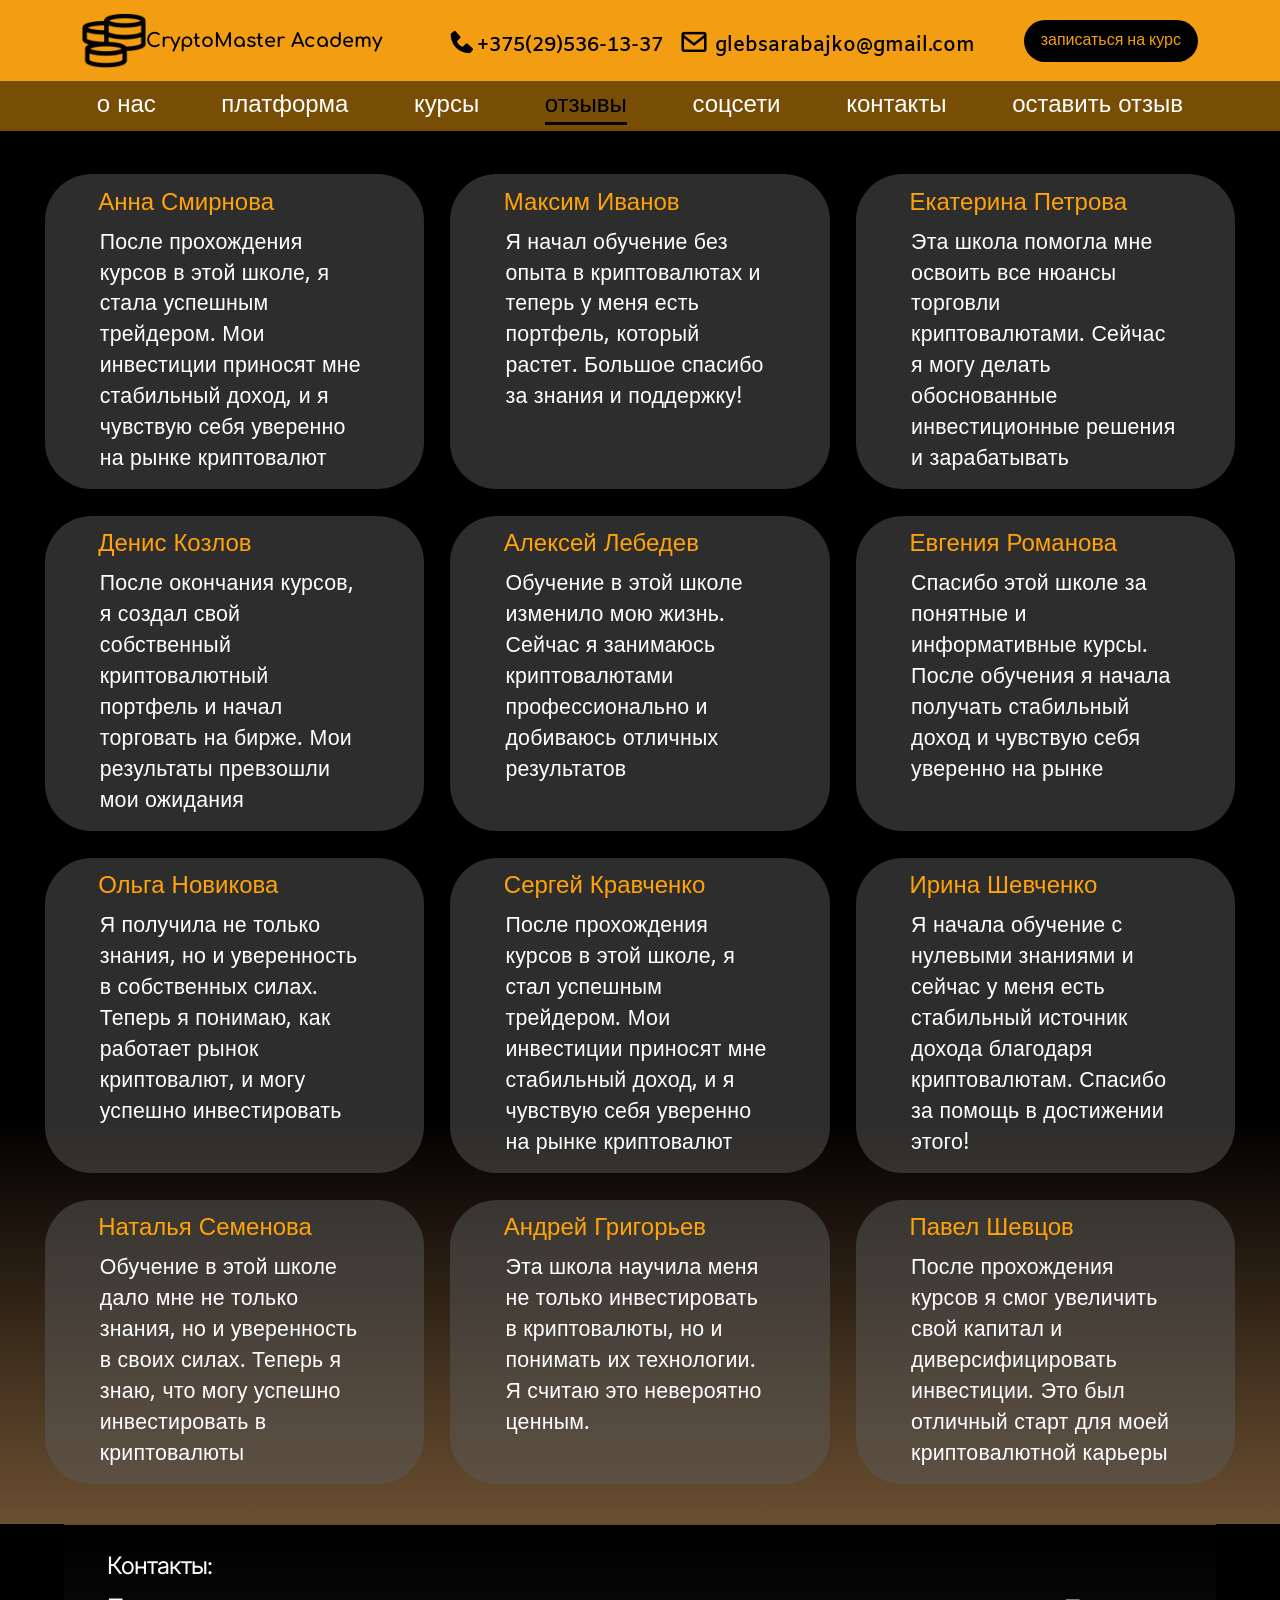
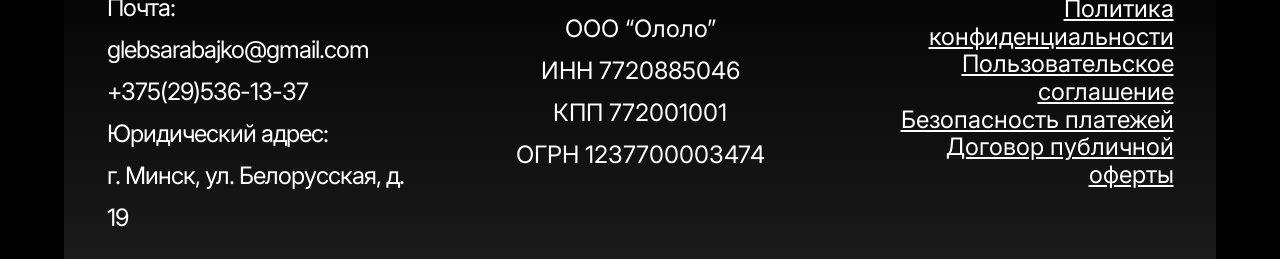
==== pages/carousel.html @ 37b7b802 "Initial commit" ====
﻿<!DOCTYPE html>
<html lang="en">

<head>
  <meta charset="UTF-8">
  <meta name="viewport" content="width=device-width, initial-scale=1.0">
  <title>CryptoMaster Academy</title>
  <link rel="stylesheet" href="../css/style.css">
  <link rel="icon" href="../image/Crypto.png" type="image/x-icon">
  <link rel="stylesheet" href="../replace/bootstrap-replacement.css">
  <link href='https://unpkg.com/boxicons@2.1.4/css/boxicons.min.css' rel='stylesheet'>
</head>

<body>
  <nav class="navbar navbar-expand-lg ">
    <div class="container">
      <a class="navbar-brand" href="../index.html"><img src="../image/Vector.png" alt="image"> CryptoMaster Academy</a>
      <button class="navbar-toggler" type="button" data-bs-toggle="collapse" data-bs-target="#navbarSupportedContent"
        aria-controls="navbarSupportedContent" aria-expanded="false" aria-label="Toggle navigation">
        <span class="navbar-toggler-icon"></span>
      </button>
      <div class="collapse navbar-collapse" id="navbarSupportedContent">
        <ul class="navbar-nav m-auto mb-2 mb-lg-0">
          <li class="nav-item"><a class="nav-link link2" href="../index.html">о нас</a></li>
          <li class="nav-item"><a class="nav-link link2" href="./platforma.html">платформа</a></li>
          <li class="nav-item"><a class="nav-link link2" href="./kurs.html">курсы</a></li>
          <li class="nav-item"><a class="nav-link link2" style="color: black !important; border-bottom: 3px solid black;padding-bottom: 0px;" href="./carousel.html">отзывы</a></li>
          <li class="nav-item"><a class="nav-link link2" href="../index.html#contact">соцсети</a></li>
          <li class="nav-item"><a class="nav-link link2" href="./xarita.html">контакты</a></li>
          <li class="nav-item"><a class="nav-link link2" href="./form.html"><i class='bx bx-message'></i>оставить отзыв</a></li>
          <li class="nav-item"><a class="nav-link" href="#"><i class='bx bxs-phone'></i>+375(29)536-13-37</a></li>
          <li class="nav-item"><a class="nav-link" href="#"><i class='bx bx-envelope'></i> glebsarabajko@gmail.com</a></li>
        </ul>
        <a href="./kurs.html" style="color: black !important;">
          <form class="d-flex" role="search">
            <button class="btn navbar_btn" type="button">записаться на курс</button>
          </form>
        </a>
      </div>
    </div>
  </nav>

  <div class="navbar2">
    <ul>
      <li><a href="../index.html">о нас</a></li>
      <li><a href="./platforma.html">платформа</a></li>
      <li><a href="./kurs.html">курсы</a></li>
      <li><a style="color: black !important; border-bottom: 3px solid black;padding-bottom: 0px;" href="./carousel.html">отзывы</a></li>
      <li><a href="../index.html#contact">соцсети</a></li>
      <li><a href="./xarita.html">контакты</a></li>
      <li><a href="./form.html">оставить отзыв</a></li>
    </ul>
  </div>

  <div class="carusel_div">
    <div class="carousel1 carousel-grid">
      <div class="carusel_four_card_div">
        <div class="carusel_four_card_div_text"><h1>Анна Смирнова</h1></div>
        <p class="carusel_four_card_div_desc">После прохождения курсов в этой школе, я стала успешным трейдером. Мои инвестиции приносят мне стабильный доход, и я чувствую себя уверенно на рынке криптовалют</p>
      </div>
      <div class="carusel_four_card_div">
        <div class="carusel_four_card_div_text"><h1>Максим Иванов</h1></div>
        <p class="carusel_four_card_div_desc">Я начал обучение без опыта в криптовалютах и теперь у меня есть портфель, который растет. Большое спасибо за знания и поддержку!</p>
      </div>
      <div class="carusel_four_card_div">
        <div class="carusel_four_card_div_text"><h1>Екатерина Петрова</h1></div>
        <p class="carusel_four_card_div_desc">Эта школа помогла мне освоить все нюансы торговли криптовалютами. Сейчас я могу делать обоснованные инвестиционные решения и зарабатывать</p>
      </div>
      <div class="carusel_four_card_div">
        <div class="carusel_four_card_div_text"><h1>Денис Козлов</h1></div>
        <p class="carusel_four_card_div_desc">После окончания курсов, я создал свой собственный криптовалютный портфель и начал торговать на бирже. Мои результаты превзошли мои ожидания</p>
      </div>
      <div class="carusel_four_card_div">
        <div class="carusel_four_card_div_text"><h1>Алексей Лебедев</h1></div>
        <p class="carusel_four_card_div_desc">Обучение в этой школе изменило мою жизнь. Сейчас я занимаюсь криптовалютами профессионально и добиваюсь отличных результатов</p>
      </div>
      <div class="carusel_four_card_div">
        <div class="carusel_four_card_div_text"><h1>Евгения Романова</h1></div>
        <p class="carusel_four_card_div_desc">Спасибо этой школе за понятные и информативные курсы. После обучения я начала получать стабильный доход и чувствую себя уверенно на рынке</p>
      </div>
      <div class="carusel_four_card_div">
        <div class="carusel_four_card_div_text"><h1>Ольга Новикова</h1></div>
        <p class="carusel_four_card_div_desc">Я получила не только знания, но и уверенность в собственных силах. Теперь я понимаю, как работает рынок криптовалют, и могу успешно инвестировать</p>
      </div>
      <div class="carusel_four_card_div">
        <div class="carusel_four_card_div_text"><h1>Сергей Кравченко</h1></div>
        <p class="carusel_four_card_div_desc">После прохождения курсов в этой школе, я стал успешным трейдером. Мои инвестиции приносят мне стабильный доход, и я чувствую себя уверенно на рынке криптовалют</p>
      </div>
      <div class="carusel_four_card_div">
        <div class="carusel_four_card_div_text"><h1>Ирина Шевченко</h1></div>
        <p class="carusel_four_card_div_desc">Я начала обучение с нулевыми знаниями и сейчас у меня есть стабильный источник дохода благодаря криптовалютам. Спасибо за помощь в достижении этого!</p>
      </div>
      <div class="carusel_four_card_div">
        <div class="carusel_four_card_div_text"><h1>Наталья Семенова</h1></div>
        <p class="carusel_four_card_div_desc">Обучение в этой школе дало мне не только знания, но и уверенность в своих силах. Теперь я знаю, что могу успешно инвестировать в криптовалюты</p>
      </div>
      <div class="carusel_four_card_div">
        <div class="carusel_four_card_div_text"><h1>Андрей Григорьев</h1></div>
        <p class="carusel_four_card_div_desc">Эта школа научила меня не только инвестировать в криптовалюты, но и понимать их технологии. Я считаю это невероятно ценным.</p>
      </div>
      <div class="carusel_four_card_div">
        <div class="carusel_four_card_div_text"><h1>Павел Шевцов</h1></div>
        <p class="carusel_four_card_div_desc">После прохождения курсов я смог увеличить свой капитал и диверсифицировать инвестиции. Это был отличный старт для моей криптовалютной карьеры</p>
      </div>
    </div>
  </div>

  <footer>
    <ul class="footer_page">
      <li>Контакты:</li>
      <li><a href="#">Почта: glebsarabajko@gmail.com</a></li>
      <li><a href="#">+375(29)536-13-37</a></li>
      <li><a href="#">Юридический адрес:</a></li>
      <li><a href="#">г. Минск, ул. Белорусская, д. 19</a></li>
    </ul>
    <ul class="footer_link footer_link1">
      <li><a href="../Политика конфедициальности.docx">Политика конфиденциальности</a></li>
      <li><a href="../Пользовательское соглашение.docx">Пользовательское соглашение </a></li>
      <li><a href="../Безопасность платежей.pdf">Безопасность платежей</a></li>
      <li><a href="../Договор оферты.docx">Договор публичной оферты</a></li>
    </ul>
    <ul style="text-align: center;" class="footer_page2">
      <li>ООО “Ололо”</li>
      <li>ИНН 7720885046</li>
      <li>КПП 772001001</li>
      <li>ОГРН 1237700003474</li>
    </ul>
    <ul class="footer_link footer_link2">
      <li><a href="../Политика конфедициальности.docx">Политика конфиденциальности</a></li>
      <li><a href="../Пользовательское соглашение.docx">Пользовательское соглашение </a></li>
      <li><a href="../Безопасность платежей.pdf">Безопасность платежей</a></li>
      <li><a href="../Договор оферты.docx">Договор публичной оферты</a></li>
    </ul>
  </footer>

  <script src="../replace/bootstrap-replacement.js"></script>
    
</body>
</html>
---- css/style.css ----
@charset "UTF-8";
@import url("https://fonts.googleapis.com/css2?family=Comfortaa&display=swap");
@import url("https://fonts.googleapis.com/css2?family=Amiko:wght@600&display=swap");
@import url("https://fonts.googleapis.com/css2?family=Inter:wght@500&display=swap");
@import url("https://fonts.googleapis.com/css2?family=Comfortaa&display=swap");
@import url("https://fonts.googleapis.com/css2?family=Amiko:wght@600&display=swap");
@import url("https://fonts.googleapis.com/css2?family=Comfortaa&display=swap");
@import url("https://fonts.googleapis.com/css2?family=Amiko:wght@600&display=swap");
@import url("https://fonts.googleapis.com/css2?family=Comfortaa&display=swap");
@import url("https://fonts.googleapis.com/css2?family=Amiko:wght@600&display=swap");
@import url("https://fonts.googleapis.com/css2?family=Comfortaa&display=swap");
@import url("https://fonts.googleapis.com/css2?family=Amiko:wght@600&display=swap");
@import url("https://fonts.googleapis.com/css2?family=Comfortaa&display=swap");
@import url("https://fonts.googleapis.com/css2?family=Amiko:wght@600&display=swap");
@import url("https://fonts.googleapis.com/css2?family=Comfortaa&display=swap");
@import url("https://fonts.googleapis.com/css2?family=Amiko:wght@600&display=swap");
@import url("https://fonts.googleapis.com/css2?family=Comfortaa&display=swap");
@import url("https://fonts.googleapis.com/css2?family=Amiko:wght@600&display=swap");
@import url("https://fonts.googleapis.com/css2?family=Comfortaa&display=swap");
@import url("https://fonts.googleapis.com/css2?family=Amiko:wght@600&display=swap");
@import url("https://fonts.googleapis.com/css2?family=Inter:wght@500&display=swap");
@import '../../style1.css';
* {
  margin: 0;
  padding: 0;
}

* {
  padding: 0;
  margin: 0;
}

.modal-content {
  background: #906315 !important;
  border-radius: 100px !important;
}

.modal-body {
  display: flex;
  flex-direction: column;
}

.modal-title-choose {
  color: #fff;
  text-align: center;
  font-family: "Amiko", sans-serif;
  font-size: 32px;
  font-weight: 500;
  line-height: 67.2px;
}

.modal-description {
  color: #fff;
  text-align: left;
  font-family: "Amiko", sans-serif;
  font-size: 22px;
  font-weight: 500;
  line-height: 30px;
  padding: 0 10px;
}

.modal-price {
  text-align: center;
  font-family: "Amiko", sans-serif;
  font-size: 36px;
  font-weight: 800;
  color: #fff;
}

.modal-body label {
  color: #fff;
  font-size: 20px;
  margin-bottom: 10px;
}

.form-control {
  background: transparent !important;
  border: 1px solid #000 !important;
}
.form-control:focus {
  box-shadow: none !important;
}

.modal-btn {
  height: 50px;
  width: 80%;
  display: flex;
  justify-content: center;
  align-items: center;
  box-shadow: 0px 4px 4px rgba(0, 0, 0, 0.25);
  margin-bottom: 35px;
  background: #FFA30B !important;
  border-radius: 30px !important;
  color: #000;
  text-align: center;
  font-family: "Amiko", sans-serif;
  font-weight: 600 !important;
  font-size: 18px !important;
}

.close-btn {
  margin-top: 28px;
  margin-right: 31px;
  cursor: pointer;
  border: none;
  background: transparent;
}

.logo_clone {
  font-family: "Comfortaa", sans-serif;
  font-weight: 700;
  font-size: 1.5vw;
  line-height: 40px;
  color: #000;
}
.logo_clone img {
  width: 60px;
}

.contact_clone li {
  font-family: "Amiko", sans-serif;
  font-size: 20px;
  font-weight: 600;
  line-height: 27px;
  color: #000;
}

.navbar_clone {
  background: #F39D12;
  display: flex;
  justify-content: space-around;
  height: 100px;
  align-items: center;
}
.navbar_clone ul {
  display: flex;
  gap: 30px;
  align-items: center;
  flex-wrap: wrap;
  list-style: none;
}
.navbar_clone ul i {
  font-size: 30px;
  position: relative;
  top: 5px;
}

body {
  background-color: #000;
}

.button_clone {
  padding: 8px 16px;
  border-radius: 35px;
  background-color: #000;
  color: #F39D12;
  border: none;
}

@media (max-width: 991px) {
  .button_clone {
    display: none;
  }
  .logo_clone {
    font-size: 20px;
  }
  .navbar_clone ul {
    gap: 0;
  }
}
@media (max-width: 825px) {
  .navbar_clone ul {
    display: block;
  }
}
@media (max-width: 600px) {
  .navbar_clone {
    height: 80px;
  }
  .navbar_clone ul li {
    font-size: 12px;
  }
  .navbar_clone ul i {
    font-size: 15px;
    top: 2px;
  }
  .logo_clone {
    font-size: 12px;
  }
  .logo_clone img {
    height: 30px;
    width: auto;
  }
}
@media (max-width: 360px) {
  .navbar_clone {
    height: 80px;
  }
  .navbar_clone ul {
    padding: 0;
    margin: 0;
  }
  .navbar_clone ul li {
    font-size: 11px;
    padding: 0;
    margin: 0;
  }
  .navbar_clone ul i {
    font-size: 10px;
    top: 2px;
  }
  .navbar_clone .logo_clone img {
    height: 20px;
  }
  .navbar_clone .logo_clone {
    font-size: 11px;
  }
}
.navbar2 {
  background: rgba(255, 163, 11, 0.47);
}
.navbar2 ul {
  display: flex;
  justify-content: space-around;
  max-width: 1200px;
  margin: auto;
  align-items: center;
  height: 50px;
  width: 90%;
  list-style: none;
}
.navbar2 ul a {
  text-decoration: none;
  font-family: "Amiko", sans-serif;
  color: #fff;
  font-size: 24px;
  font-weight: 400;
  line-height: 32px;
}

@media (max-width: 1200px) and (min-width: 991px) {
  .navbar-expand-lg .nav-link {
    font-family: "Amiko", sans-serif;
    font-size: 15px;
    font-weight: 600;
    line-height: 27px;
    color: #000;
  }
}
@media (max-width: 991px) {
  .navbar-expand-lg .navbar-brand {
    font-size: 3vw;
  }
  .link2 {
    display: block !important;
  }
  .navbar2 {
    display: none;
  }
}
@media (max-width: 600px) {
  .navbar-expand-lg .navbar-brand img {
    height: 40px;
  }
  .navbar-expand-lg .navbar-brand {
    font-size: 4vw;
  }
}
.navbar-expand-lg {
  background: #F39D12;
}
.navbar-expand-lg .navbar-brand {
  font-family: "Comfortaa", sans-serif;
  font-weight: 700;
  font-size: 1.5vw;
  line-height: 40px;
}
.navbar-expand-lg .navbar-brand img {
  height: 55px;
}
.navbar-expand-lg .nav-link {
  position: relative;
  transition: color 0.3s 0.3s ease;
}
.navbar-expand-lg .nav-link::after {
  content: "";
  position: absolute;
  bottom: -2px;
  left: 0;
  width: 0;
  height: 2px;
  background-color: #FFA30B;
  transition: width 0.3s 0.3s ease;
}
.navbar-expand-lg .nav-link:hover::after {
  width: 100%;
}
.navbar-expand-lg .nav-link {
  font-family: "Amiko", sans-serif;
  font-size: 18px;
  font-weight: 600;
  line-height: 27px;
  color: #000;
}
.navbar-expand-lg .nav-link i {
  font-size: 26px;
  position: relative;
  top: 4px;
  color: #000;
}
.navbar-expand-lg .navbar_btn {
  padding: 8px 16px;
  border-radius: 35px;
  background-color: #000;
  color: #F39D12;
}

* {
  margin: 0;
  padding: 0;
  box-sizing: border-box;
}

footer {
  background: linear-gradient(180deg, #000 0%, #1a1a1a 100%);
  border-top: 1px solid rgba(255, 163, 11, 0.3);
  padding: 2rem 1rem;
  margin-top: 2rem;
}

.footer-container {
  max-width: 1200px;
  margin: 0 auto;
  display: flex;
  flex-wrap: wrap;
  justify-content: space-between;
  gap: 2rem;
}

.footer-block {
  flex: 1 1 200px;
  min-width: 180px;
}

.footer-block h4 {
  font-family: "Amiko", sans-serif;
  font-size: 1.1rem;
  font-weight: 600;
  color: #FFA30B;
  margin-bottom: 0.8rem;
  letter-spacing: 1px;
}

.footer-block p {
  font-family: "Amiko", sans-serif;
  font-size: 0.9rem;
  line-height: 1.5;
  color: #fff;
  margin-bottom: 0.4rem;
}

.footer-block a {
  text-decoration: none;
  color: #fff;
  /* Никаких transition, transform, hover-эффектов */
}

.footer-block a:hover {
  color: #FFA30B; /* только изменение цвета, без анимации */
}

/* Мобильные устройства (до 768px): колонка, центрирование, показываем мобильную версию документов */
@media (max-width: 768px) {
  footer {
    flex-direction: column;
    align-items: center;
    text-align: center;
  }
  footer > ul {
    width: 100%;
    text-align: center;
    margin-bottom: 1rem;
  }
  /* Показываем блок .footer_link1 (мобильная версия документов) */
  .footer_link1 {
    display: block !important;
  }
  /* Скрываем десктопную версию */
  .footer_link2 {
    display: none !important;
  }
  /* Центрируем все блоки */
  .footer_page, .footer_page2, .footer_link, .footer_link1 {
    text-align: center !important;
  }
}
/* Планшеты и десктоп — три колонки в строку */
@media (min-width: 769px) {
  footer {
    display: grid;
    grid-template-columns: repeat(3, 1fr); /* ровно три колонки */
    gap: 1.5rem;
    width: 90%;
    margin: 0 auto;
    padding: 2rem 0;
    text-align: left;
  }
  /* Убираем лишние flex-свойства, если они были */
  footer > ul {
    width: auto;
    margin: 0;
    padding: 0;
  }
  /* Показываем десктопную версию документов, скрываем мобильную */
  .footer_link1 {
    display: none !important;
  }
  .footer_link2 {
    display: block !important;
  }
  /* Выравнивание содержимого */
  .footer_page,
  .footer_page2,
  .footer_link,
  .footer_link2 {
    text-align: left;
  }
}
* {
  margin: 0;
  padding: 0;
}

.carusel_div {
  padding-top: 2.083vw;
  padding-bottom: 3.125vw;
  width: 100%;
  background: linear-gradient(180deg, #000 70.77%, #6B4F31 100%);
}

.carousel1 {
  display: flex;
  flex-wrap: wrap;
  justify-content: center;
  gap: 2.083vw;
  padding-top: 1.302vw;
  width: 93%;
  margin: auto;
}

.carusel_four_card_div {
  background: rgba(90, 90, 90, 0.5019607843);
  border-radius: 3.646vw;
  padding: 1.042vw 3.125vw;
  width: calc(33.333% - 2.083vw);
  min-width: 300px;
  flex: 1 1 auto;
  transition: transform 0.3s, background 0.3s, box-shadow 0.3s;
}
.carusel_four_card_div:hover {
  transform: translateY(-5px);
  background: rgba(255, 163, 11, 0.3);
  box-shadow: 0 10px 25px rgba(0, 0, 0, 0.2);
}
.carusel_four_card_div .carusel_four_card_div_text {
  display: flex;
  align-items: center;
  font-family: "Amiko", sans-serif;
  gap: 1.042vw;
  margin-left: 1.042vw;
  margin-bottom: 0.7vw;
}
.carusel_four_card_div .carusel_four_card_div_text h1 {
  color: #FFA30B;
  font-size: 1.875vw;
  font-weight: 400;
  font-family: "Amiko", sans-serif;
  line-height: 2.501vw;
}
.carusel_four_card_div .carusel_four_card_div_text p {
  color: #fff;
  font-weight: 400;
  font-family: "Amiko", sans-serif;
  font-size: 1.667vw;
  line-height: 2.167vw;
}
.carusel_four_card_div .carusel_four_card_div_desc {
  color: #fff;
  font-weight: 400;
  font-size: 1.667vw;
  line-height: 1.45;
  letter-spacing: 0.01em;
  margin-top: 0.521vw;
  font-family: "Amiko", sans-serif;
}

@media (max-width: 991px) {
  .carusel_div .carusel_four_card_div {
    width: calc(50% - 2.083vw);
    max-width: 600px;
    margin-bottom: 20px;
    height: auto;
    padding: 20px;
  }
  .carusel_four_card_div_text h1 {
    font-size: 23px;
  }
}
@media (max-width: 600px) {
  .carusel_div .carusel_four_card_div {
    width: 100%;
    min-width: auto;
  }
}
@media (max-width: 768px) {
  .carusel_four_card_div_desc {
    font-size: 18px !important;
    line-height: 1.65 !important;
    letter-spacing: 0.01em;
  }
  /* Имя автора (для гармонии) */
  .carusel_four_card_div_text h1 {
    font-size: 26px !important;
  }
}
* {
  padding: 0;
  margin: 0;
}

body {
  background-color: #000;
  color: #fff;
}

.kurs_1 {
  box-shadow: inset 0px -100px 500px rgba(255, 161, 11, 0.342);
  padding: 40px 0;
}
.kurs_1 .card1 {
  display: flex;
  justify-content: center;
  align-items: center;
  flex-wrap: wrap;
  margin-top: 30px;
}
.kurs_1 .card1_img {
  width: 23%;
  min-width: 300px;
}
.kurs_1 .card1_text {
  width: 60%;
}
.kurs_1 .card1_text h1 {
  font-family: "Amiko", sans-serif;
  font-size: 43px;
  font-weight: 400;
  letter-spacing: 0.02em;
  color: #fff;
  margin-top: 30px;
}
.kurs_1 .card1_text p {
  font-family: "Amiko", sans-serif;
  font-size: 30px;
  font-weight: 400;
  color: #fff;
}
.kurs_1 .card1_text button {
  background: #FFA30B;
  border: none;
  padding: 18px 30px;
  border-radius: 20px;
  font-family: "Amiko", sans-serif;
  font-size: 25px;
  font-weight: 400;
}

@media (max-width: 1450px) {
  .card1_text h1 {
    font-size: 30px;
  }
  .card1_text p {
    font-size: 20px;
  }
  .card1_text button {
    font-size: 23px;
  }
}
@media (max-width: 800px) {
  .card1_text {
    width: 90%;
    text-align: center;
  }
}
@media (max-width: 700px) {
  .card1_text h1 {
    font-size: 25px;
  }
  .card1_text p {
    font-size: 15px;
  }
  .card1_text button {
    font-size: 15px;
  }
}
.kurs_2 {
  display: flex;
  justify-content: space-around;
  align-items: center;
  min-height: 550px;
  flex-wrap: wrap;
  max-width: 1200px;
  margin: auto;
}
.kurs_2_text {
  width: 55%;
}
.kurs_2_text h1 {
  font-family: "Amiko", sans-serif;
  font-size: 48px;
  font-weight: 400;
  line-height: 64px;
  text-align: center;
  color: #FFA30B;
}
.kurs_2_text p {
  font-family: "Amiko", sans-serif;
  font-size: 30px;
  font-weight: 400;
  line-height: 40px;
  text-align: center;
  color: #fff;
}
.kurs_2 img {
  width: 35%;
  min-width: 300px;
}

@media (max-width: 991px) {
  .kurs_2_text {
    width: 90%;
  }
}
@media (max-width: 700px) {
  .kurs_2_text h1 {
    font-size: 25px;
  }
  .kurs_2_text p {
    font-size: 15px;
    line-height: 16px;
  }
}
.kurs_3 {
  padding: 30px 0 70px;
}
.kurs_3 h1 {
  font-family: "Amiko", sans-serif;
  font-size: 48px;
  font-weight: 400;
  text-align: center;
  color: #FFA30B;
}
.kurs_3 .kurs3_cards {
  display: flex;
  justify-content: space-around;
  max-width: 90%;
  margin: 40px auto 0;
  text-align: center;
  flex-wrap: wrap;
}
.kurs_3 .kurs3_cards p {
  font-family: "Amiko", sans-serif;
  font-size: 30px;
  font-weight: 400;
}
.kurs_3 .kurs3_card {
  max-width: 400px;
  margin-top: 20px;
}

@media (max-width: 700px) {
  .kurs_3 h1 {
    font-size: 25px;
  }
  .kurs_3 .kurs3_cards p {
    font-size: 15px;
  }
  .kurs_3 .kurs3_cards img {
    width: 70px;
  }
}
.kurs4 {
  padding: 30px 0;
  background: #FFA30B;
  text-align: center;
  position: relative;
  overflow: hidden;
}
.kurs4 h1 {
  font-family: "Amiko", sans-serif;
  font-size: 48px;
  font-weight: 400;
  color: #000;
}
.kurs4 p {
  font-family: "Amiko", sans-serif;
  font-size: 30px;
  font-weight: 400;
  width: 90%;
  max-width: 1000px;
  margin: auto;
}
.kurs4 button {
  padding: 18px 40px;
  border-radius: 20px;
  color: #FFA30B;
  font-family: "Amiko", sans-serif;
  font-size: 32px;
  font-weight: 400;
  background-color: #000;
  border: none;
}

@media (max-width: 700px) {
  .kurs4 h1 {
    font-size: 25px;
  }
  .kurs4 p {
    font-size: 15px;
  }
  .kurs4 button {
    font-size: 15px;
    margin-top: 30px;
  }
}
* {
  margin: 0;
  padding: 0;
}

.herlar {
  background: linear-gradient(180deg, #000 67.92%, #9B7D44 100%);
  padding-bottom: 50px;
}

.hew {
  display: flex;
  align-items: center;
  justify-content: space-between;
  width: 80%;
  padding-top: 30px;
  margin: auto;
  color: #fff;
  font-family: "Amiko", sans-serif;
  font-size: 48px;
  font-weight: 600;
}

.divla {
  width: 90%;
  border-radius: 100px;
  background: rgba(255, 163, 11, 0.42);
  margin: 50px auto 0;
  max-width: 1200px;
}

.diver {
  display: flex;
  align-items: center;
  justify-content: stretch;
  width: 90%;
  gap: 30px;
  flex-wrap: wrap;
  margin: auto;
}
.diver div {
  display: block;
  width: 70%;
}
.diver h1,
.diver h2 {
  color: #fff;
  text-align: center;
  font-family: "Amiko", sans-serif;
  font-size: 2vw;
  font-weight: 400;
}
.diver img {
  width: 5px;
}
.diver h4 {
  color: #fff;
  text-align: left;
  font-family: "Amiko", sans-serif;
  font-size: 23px;
  display: none;
  font-weight: 400;
}
.diver h3 {
  color: #fff;
  text-align: center;
  font-family: "Amiko", sans-serif;
  font-size: 1.3vw;
  font-weight: 400;
}

.oxirgi_div {
  display: flex;
  align-items: center;
  justify-content: space-between;
  width: 80%;
  margin: auto;
  padding-bottom: 30px;
}
.oxirgi_div h2 {
  color: #fff;
  font-weight: 400;
  text-align: center;
  font-family: "Amiko", sans-serif;
  font-size: 32px;
}
.oxirgi_div img {
  display: flex;
  align-items: center;
  justify-content: center;
  margin: 15px auto 0;
}
.oxirgi_div button {
  padding: 10px 35px;
  border-radius: 35px;
  background: #FFA30B;
  font-weight: 400;
  color: #000;
  font-family: "Amiko", sans-serif;
  font-size: 32px;
  border: none;
  margin-top: 80px;
}
.oxirgi_div div {
  display: block;
}

.oxirgi_divv {
  display: flex;
  align-items: center;
  justify-content: space-between;
  width: 80%;
  gap: 10px;
  margin: 30px auto 0;
}

.oxirgi_text h2 {
  color: #fff;
  text-align: center;
  font-family: "Amiko", sans-serif;
  font-size: 32px;
  font-weight: 400;
}
.oxirgi_text img {
  display: flex;
  align-items: center;
  justify-content: center;
  margin: auto;
}

@media (max-width: 991px) {
  .oxir_button button {
    font-size: 30px;
    padding: 5px 20px;
  }
  .hew {
    font-size: 30px;
  }
  .divla {
    margin-top: 10px;
    padding: 10px;
    border-radius: 40px;
  }
  .diver {
    gap: 0;
  }
  .diver div {
    width: 100%;
  }
  .diver h2 {
    display: none;
  }
  .diver h1 {
    font-size: 20px;
  }
  .diver img {
    display: none;
  }
  .diver h4 {
    display: block;
    font-size: 18px;
    margin-left: 10px;
  }
  .diver h3 {
    font-size: 12px;
  }
}
.oxir_button button {
  background: #FFA30B;
  color: #000;
  font-family: "Amiko", sans-serif;
  font-size: 32px;
  font-weight: 400;
  padding: 10px 35px;
  border: none;
  border-radius: 35px;
  cursor: pointer;
  display: block;
  margin: 0 auto;
}

.oxir_button a {
  text-decoration: none;
}

.academy {
  display: flex;
  width: 90%;
  margin: auto;
  align-items: center;
  justify-content: center;
  flex-wrap: wrap;
}

.platforma_img {
  width: 35%;
  margin-top: 3%;
}
.platforma_img h1 {
  color: #FFA30B;
  font-family: "Amiko", sans-serif;
  position: relative;
  top: -30px;
  left: -100px;
  scale: 1.2;
}
.platforma_img p {
  color: #fff;
  font-family: "Amiko", sans-serif;
  position: relative;
  top: -10px;
  left: -100px;
  scale: 1.2;
}
.platforma_img img {
  width: 80%;
}

.platforma_onlayn {
  background-color: rgba(255, 163, 11, 0.61);
  width: 45%;
  border-radius: 100px;
  padding-right: 21px;
  min-width: 300px;
  margin-top: 5%;
}

.platforma_text {
  color: #fff;
  width: 100%;
  min-width: 300px;
  background-color: #353535;
  border-radius: 100px;
  margin-top: -20px;
}
.platforma_text p {
  width: 100%;
  padding: 5%;
  padding-left: 21px;
  font-size: 19px;
  font-family: "Amiko", sans-serif;
}
.platforma_text h3 {
  text-align: center;
  padding-top: 3%;
  color: #FFA30B;
  font-family: "Amiko", sans-serif;
}

@media (max-width: 1167px) {
  .platforma_text {
    border-radius: 75px;
  }
  .platforma_text p {
    font-size: 15px;
  }
  .platforma_text h3 {
    font-size: 21px;
    margin-top: 4%;
  }
  .platforma_onlayn {
    border-radius: 75px;
  }
}
@media (max-width: 933px) {
  .platforma_text {
    border-radius: 56px;
    background: rgba(245, 245, 220, 0);
  }
  .platforma_img {
    position: relative;
    padding-left: 5%;
    margin-top: 30px;
    margin-bottom: 30px;
    background-color: rgba(0, 0, 0, 0.52);
  }
  .platforma_img h1 {
    font-size: 30px;
    text-align: center;
    margin: auto;
    top: 0;
    padding-left: 30px;
  }
  .platforma_img p {
    font-size: 12px;
    top: 0;
    padding-left: 30px;
  }
  .platforma_img img {
    position: absolute;
    top: 10px;
    z-index: -1;
    left: 20%;
  }
  .platforma_onlayn {
    border-radius: 56px;
    padding-top: 20px;
    background: linear-gradient(180deg, rgba(90, 90, 90, 0.25) 0%, #FFA30B 100%);
  }
  .platforma_text p {
    font-size: 13px;
  }
  .platforma_text h3 {
    font-size: 19px;
  }
}
@media (max-width: 790px) {
  .platforma_text {
    border-radius: 56px;
    margin-top: -32px;
    width: 100%;
  }
  .platforma_text p {
    font-size: 12px;
  }
  .platforma_text h3 {
    font-size: 16px;
  }
  .platforma_onlayn {
    border-radius: 56px;
    width: 100%;
  }
  .platforma_img {
    width: 90%;
    text-align: center;
  }
  .platforma_img h1 {
    font-size: 30px;
    top: 0;
  }
  .platforma_img p {
    top: 0;
    text-align: center;
    padding-left: 40px;
  }
}
@media (max-width: 743px) {
  .platforma_img {
    padding-left: 45px;
  }
  .platforma_img h1 {
    font-size: 26px;
  }
}
@media (max-width: 617px) {
  .platforma_img h1 {
    font-size: 23px;
  }
  .platforma_img p {
    font-size: 14px;
  }
}
@media (max-width: 539px) {
  .platforma_img h1 {
    font-size: 20px;
  }
  .platforma_img p {
    font-size: 12px;
  }
}
@media (max-width: 475px) {
  .platforma_img h1 {
    font-size: 17px;
  }
  .platforma_img p {
    font-size: 10px;
  }
  .platforma_img img {
    margin-bottom: 5%;
    display: none;
  }
}
@media (max-width: 404px) {
  .platforma_img h1 {
    font-size: 14px;
  }
  .platforma_img p {
    font-size: 10px;
  }
  .platforma_img img {
    margin-bottom: 5%;
  }
}
.abuwim_text {
  width: 60%;
  max-width: 100%;
  border-radius: 100px;
  background: rgba(255, 163, 11, 0.19);
  box-shadow: 20px 20px 4px rgba(0, 0, 0, 0.25);
  padding-bottom: 30px;
}
.abuwim_text h1 {
  display: flex;
  align-items: center;
  justify-content: space-between;
  width: 85%;
  margin: auto;
  padding-top: 30px;
  color: #fff;
  font-family: "Amiko", sans-serif;
  font-size: 32px;
  font-weight: 400;
}

.abuwim_kichkina {
  width: 250px;
  height: 80px;
  border-radius: 40px;
  border: none;
  background-color: rgb(49, 37, 37);
  display: flex;
  justify-content: center;
  align-items: center;
}
.abuwim_kichkina_img {
  position: relative;
}
.abuwim_kichkina_img .class_img {
  position: absolute;
  top: 10px;
  left: 15px;
}

.yozuvlar {
  display: flex;
  align-items: center;
  justify-content: space-between;
  width: 85%;
  margin: 20px auto 0;
  gap: 30px;
}
.yozuvlar p {
  width: 800px !important;
  color: #fff;
  font-family: "Amiko", sans-serif;
  font-size: 24px;
  font-weight: 400;
}

.pejlar {
  width: 100%;
  height: 180px;
  border-radius: 100px;
  background: #FFA30B;
  display: flex;
  justify-content: center;
  align-items: center;
  text-align: center;
}
.pejlar h1 {
  color: #000;
  font-family: "Amiko", sans-serif;
  font-size: 30px;
  font-weight: 400;
}

.pejvet,
.pejlar2 {
  width: 100%;
  padding: 30px 10px;
  border-radius: 100px;
  border: 3px solid #FFA30B;
  background: rgba(90, 90, 90, 0.55);
  display: flex;
  justify-content: center;
  align-items: center;
  text-align: center;
}
.pejvet p,
.pejlar2 p {
  color: #fff;
  font-family: "Amiko", sans-serif;
  font-size: 24px;
  font-weight: 400;
}

.abuwim {
  display: flex;
  align-items: start;
  justify-content: space-evenly;
  flex-wrap: wrap;
  width: 100%;
  max-width: 90%;
  margin: auto;
  gap: 10px;
}

.ikkinchi_pech {
  width: 35%;
  max-width: 100%;
}

.abuwim_fon {
  padding: 20px;
  background: linear-gradient(180deg, #000 70.77%, #6b4f31);
}

.buton_demo {
  font-family: "Inter", sans-serif;
  font-size: 24px;
  font-weight: 500;
  padding: 8px 50px;
  border-radius: 35px;
  border: none;
  margin-left: 26%;
  margin-top: 30px;
  background-color: #FFA30B;
}

@media (max-width: 991px) {
  .buton_demo {
    background-color: #000;
    color: #fff;
    padding: 3px 20px;
    font-size: 20px;
    margin: 20px 0 0;
  }
  .sss {
    margin: auto;
    text-decoration: none;
    display: flex;
    justify-content: center;
    align-items: center;
  }
  .ikkinchi_pech {
    width: 90%;
    background: linear-gradient(180deg, rgba(255, 163, 11, 0.39) 0%, rgba(255, 163, 11, 0) 100%);
    border-radius: 60px;
    margin-top: 40px;
    padding: 5%;
  }
  .pejlar {
    background-color: transparent;
  }
  .pejlar h1 {
    color: #fff;
  }
  .pejlar2,
  .pejvet {
    border: none;
    background-color: transparent;
    padding: 0;
    margin: 0;
  }
  .abuwim_text {
    width: 90%;
    background: rgba(255, 163, 11, 0.19);
    box-shadow: 20px 20px 4px rgba(0, 0, 0, 0.25);
  }
}
@media (max-width: 585px) {
  .abuwim_text {
    width: 100%;
    max-width: 100%;
    border-radius: 40px;
  }
  .abuwim_text h1 {
    display: flex;
    justify-content: center;
    align-items: center;
    width: 85%;
    padding-top: 30px;
    font-size: 20px;
  }
  .yozuvlar {
    flex-wrap: wrap;
  }
  .yozuvlar p {
    font-size: 20px;
  }
  .class_img {
    top: 8px;
    left: 11px;
    width: 10px !important;
  }
  .abuwim_kichkina {
    width: 100px;
    height: 80px;
  }
  .abuwim_kichkina_img img {
    width: 40px;
  }
  .abuwim_kichkina_img img:nth-child(2) {
    width: 40px;
  }
  .pejlar h1 {
    font-size: 25px;
  }
  .pejvet p,
  .pejlar2 p {
    font-size: 19px;
  }
}
* {
  margin: 0;
  padding: 0;
}

.navbar1 {
  background: linear-gradient(180deg, #000 67.92%, #9B7D44 100%);
}

.tarif {
  display: flex;
  justify-content: space-around;
  flex-wrap: wrap;
  max-width: 1200px;
  font-family: "Amiko", sans-serif;
  margin: auto;
  margin-bottom: 30px;
}
.tarif .card22 {
  margin-top: 30px;
  width: 45%;
  background: rgba(255, 163, 11, 0.4);
  display: flex;
  justify-content: space-between;
  flex-direction: column;
  min-width: 300px;
  border-radius: 30px;
  padding: 30px 0;
  text-align: center;
  color: #fff;
}
.tarif .card22 img {
  width: 80%;
  margin: 20px 10%;
}
.tarif .card22 p {
  padding: 10px;
  min-height: 70px;
}
.tarif .card22 button {
  width: 120px;
  height: 40px;
  margin: auto;
  border-radius: 30px;
  border: none;
  background: #FFA30B;
}

.button11 {
  max-width: 1200px;
  margin: auto;
}
.button11 button {
  margin-left: 3%;
  border-radius: 30px;
  border: none;
  padding: 2px 30px;
  background: #FFA30B;
  font-size: 30px;
}

.title_tarif {
  font-family: "Amiko", sans-serif;
  font-size: 38px;
  font-weight: 400;
  width: 90%;
  padding-top: 30px;
  color: #fff;
  display: flex;
  align-items: center;
  margin: auto;
}
.title_tarif button {
  border: 3px solid #fff;
  color: #fff;
  min-width: 100px;
  background-color: transparent;
  padding: 5px 20px;
  font-size: 23px;
  width: 280px;
  margin-left: 30px;
  border-radius: 30px;
}

@media (max-width: 800px) {
  .card22 {
    width: 90%;
  }
  .button11 {
    display: flex;
    justify-content: center;
    align-items: center;
  }
  .button11 button {
    margin: auto;
  }
}
@media (max-width: 991px) {
  .title_tarif {
    font-size: 15px;
  }
  .title_tarif button {
    width: 100px;
    padding: 0 3px;
    font-size: 12px;
    margin-left: 10px;
  }
}
* {
  padding: 0;
  margin: 0;
}

body {
  background-color: #000 !important;
}

.navbar-expand-lg {
  background: #F39D12;
}
.navbar-expand-lg .navbar-brand img {
  height: 55px;
}
.navbar-expand-lg .navbar-brand {
  font-family: "Comfortaa", sans-serif;
  font-weight: 700;
  font-size: 1.5vw;
  line-height: 40px;
}
.navbar-expand-lg .nav-link {
  font-family: "Amiko", sans-serif;
  font-size: 20px;
  font-weight: 600;
  line-height: 27px;
  color: #000;
}
.navbar-expand-lg .nav-link i {
  font-size: 30px;
  position: relative;
  top: 4px;
  color: #000;
}
.navbar-expand-lg .navbar_btn {
  padding: 8px 16px;
  border-radius: 35px;
  background-color: #000;
  color: #F39D12;
}

.link2 {
  display: none !important;
}

.navbar2 {
  background: rgba(255, 163, 11, 0.47);
}
.navbar2 ul {
  display: flex;
  justify-content: space-around;
  max-width: 1200px;
  margin: auto;
  align-items: center;
  height: 50px;
  width: 90%;
  list-style: none;
}
.navbar2 ul a {
  text-decoration: none;
  font-family: "Amiko", sans-serif;
  color: #fff;
  font-size: 24px;
  font-weight: 400;
  line-height: 32px;
}

/* Кнопка */
.button-worring {
  border: none;
  font-family: "Inter", sans-serif;
  padding: 0.7vw 3vw;
  border-radius: 35px;
  background-color: #F39D12;
  font-size: 23px;
  font-weight: 500;
}

/* Блок вопросов */
.vopros h2 {
  padding-top: 30px;
  font-family: "Amiko", sans-serif;
  font-size: 48px;
  font-weight: 400;
  line-height: 64px;
  text-align: center;
  color: #F39D12;
}

.vopros_p {
  width: 90%;
  margin: auto;
  background: rgba(90, 90, 90, 0.5019607843);
  padding: 30px;
  cursor: pointer;
  transition: 2s;
  border-radius: 35px;
  margin-bottom: 20px;
}
.vopros_p .acor {
  text-align: center;
  color: #fff;
  transition: 1s;
  font-size: 1rem;
}
.vopros_p h3 {
  display: flex;
  color: #F39D12;
  align-items: center;
  font-size: 1.4rem;
  font-weight: 600;
  margin-bottom: 0.5rem;
}
.vopros_p .accorimg {
  border: 1px dashed #F39D12;
  border-radius: 50%;
  width: 25px;
  height: 25px;
  cursor: pointer;
  display: flex;
  justify-content: center;
  align-items: center;
  margin-left: 20px;
  padding: 10px;
}

/* FOOTER (дублируется — но оставляем для идентичности CSS) */
footer {
  display: flex;
  justify-content: space-around;
  align-items: center;
  padding-top: 20px;
  flex-wrap: wrap;
  padding-bottom: 20px;
}
footer ul {
  list-style: none;
}
footer .footer_page {
  width: 25%;
  min-width: 300px;
}
footer .footer_page li {
  font-family: "Inter", sans-serif;
  font-size: 24px;
  font-weight: 400;
  line-height: 42px;
  letter-spacing: -1px;
  text-align: left;
  color: #fff;
}
footer .footer_page li a {
  text-decoration: none;
  color: #fff;
  font-family: "Inter", sans-serif;
}
footer .footer_page2 li {
  font-family: "Inter", sans-serif;
  font-size: 24px;
  font-weight: 400;
  line-height: 42px;
  text-align: center;
  color: #fff;
}
footer .footer_link {
  width: 25%;
  min-width: 300px;
  font-family: "Inter", sans-serif;
  font-size: 24px;
  font-weight: 400;
  text-align: right;
  color: #fff;
}
footer .footer_link a {
  color: #fff !important;
}
footer .footer_link1 {
  display: none;
}

@media (max-width: 768px) {
  .vopros_p {
    padding: 20px;
  }
  .vopros_p h3 {
    font-size: 1.2rem; /* чуть меньше, но всё ещё крупнее ответа */
  }
  .vopros_p .acor {
    font-size: 0.9rem;
  }
}
@media (max-width: 480px) {
  .vopros_p h3 {
    font-size: 1.1rem;
  }
  .vopros_p .acor {
    font-size: 0.85rem;
  }
}
body {
  background-color: #000;
  position: relative;
}

.btn1 {
  max-width: 592px;
  width: 70%;
  height: 82px;
  margin-top: 30px;
  border-radius: 100px;
  border: 1px solid #FFA30B;
  background-color: #FFA30B;
  color: #fff;
  font-size: 32px;
}

.left_img {
  position: absolute;
  right: 0;
  top: 300px;
  z-index: -1;
  width: 20%;
}

.right_img {
  position: absolute;
  left: 0;
  top: 200px;
  z-index: -1;
  width: 20%;
}

iframe {
  max-width: 1496px;
  width: 95%;
  height: 810px;
  border-radius: 100px;
  margin-top: 32px;
}

p {
  margin-top: 1%;
  color: #fff;
  font-size: 32px;
  padding-left: 5%;
  padding-right: 5%;
}

.murojat {
  margin-top: 2%;
  max-width: 1265px;
  width: 95%;
  border: 5px solid rgba(255, 163, 11, 0.69);
  border-radius: 100px;
  display: flex;
  justify-content: center;
  align-items: center;
}

@media (max-width: 900px) {
  .btn1 {
    height: 60px;
    border: none;
  }
  .murojat {
    border: none !important;
    margin-top: 30px;
  }
}
@media (max-width: 850px) {
  p {
    font-size: 15px;
  }
}
@media (max-width: 700px) {
  iframe {
    height: 400px;
  }
}
@media (max-width: 600px) {
  .btn1 {
    height: 40px;
    font-size: 23px;
  }
}
* {
  margin: 0;
  padding: 0;
}

body {
  background-color: #000;
  font-family: "Amiko", sans-serif;
}

.container {
  width: 90%;
  margin: auto;
}

.header {
  width: 100%;
  padding-top: 50px;
  padding-bottom: 50px;
  background: linear-gradient(180deg, #000 70%, #6B4F31 100%);
}
.header h1 {
  font-size: 48px;
  font-weight: 400;
  color: #FFA30B;
  text-align: center;
}
.header p {
  font-size: 24px;
  color: #fff;
  text-align: center;
  margin-top: 10px;
}
.header button {
  margin: 30px auto 0;
  display: block;
  padding: 12px 40px;
  border-radius: 35px;
  border: none;
  background-color: #FFA30B;
  color: #000;
  font-size: 24px;
  font-weight: 500;
}

.cards_section {
  width: 90%;
  margin: 50px auto;
  display: flex;
  justify-content: space-between;
  flex-wrap: wrap;
}
.cards_section .card {
  width: 30%;
  min-width: 300px;
  background: rgba(90, 90, 90, 0.5019607843);
  border-radius: 35px;
  padding: 20px;
  margin-bottom: 30px;
}
.cards_section .card h3 {
  color: #FFA30B;
  font-size: 28px;
  margin-bottom: 10px;
}
.cards_section .card p {
  color: #fff;
  font-size: 18px;
  line-height: 26px;
}

.section_image_left,
.section_image_right {
  width: 90%;
  margin: 80px auto;
  display: flex;
  align-items: center;
  justify-content: space-between;
  flex-wrap: wrap;
}
.section_image_left img,
.section_image_right img {
  width: 40%;
  min-width: 300px;
}
.section_image_left .text,
.section_image_right .text {
  width: 50%;
  min-width: 300px;
}
.section_image_left .text h2,
.section_image_right .text h2 {
  font-size: 42px;
  color: #FFA30B;
  margin-bottom: 20px;
}
.section_image_left .text p,
.section_image_right .text p {
  color: #fff;
  font-size: 22px;
  line-height: 32px;
}

.section_image_right {
  flex-direction: row-reverse;
}

.cta_block {
  width: 100%;
  padding: 60px 0;
  background-color: #FFA30B;
  text-align: center;
}
.cta_block h2 {
  font-size: 48px;
  color: #000;
}
.cta_block p {
  font-size: 28px;
  color: #000;
  margin-top: 10px;
}
.cta_block button {
  margin-top: 30px;
  padding: 15px 50px;
  border-radius: 35px;
  border: none;
  background-color: #000;
  color: #FFA30B;
  font-size: 28px;
}

@media (max-width: 991px) {
  .header h1 {
    font-size: 32px;
  }
  .header p {
    font-size: 18px;
  }
  .cards_section .card {
    width: 45%;
  }
  .section_image_left img,
  .section_image_right img {
    width: 90%;
  }
  .section_image_left .text,
  .section_image_right .text {
    width: 90%;
    margin-top: 20px;
  }
}
@media (max-width: 700px) {
  .header h1 {
    font-size: 26px;
  }
  .header p {
    font-size: 16px;
  }
  .cards_section .card {
    width: 90%;
  }
  .cta_block h2 {
    font-size: 28px;
  }
  .cta_block p {
    font-size: 18px;
  }
  .cta_block button {
    font-size: 18px;
    padding: 10px 30px;
  }
}
.form-page .form_bd-container {
  max-width: 960px;
  width: calc(100% - 2rem);
  margin: 0 auto;
  padding: 0 1rem;
}
.form-page .form_home__title {
  color: #FFA30B;
  font-family: "Amiko", sans-serif;
  font-size: clamp(2rem, 5vw, 3.75rem);
  line-height: 1.2;
  font-weight: bold;
  margin-bottom: 2rem;
  text-align: center;
}
.form-page .form_statistics-form {
  padding: 4rem 0 2rem;
  display: flex;
  flex-direction: column;
  align-items: center;
}
.form-page .form_form-container {
  width: 100%;
  max-width: 500px;
  border-radius: 50px;
  background: rgba(0, 0, 0, 0.7);
  backdrop-filter: blur(10px);
  padding: 2rem 1.5rem;
  color: #fff;
  border: 2px solid #FFA30B;
  transition: all 0.3s ease;
}
.form-page .form_form-container .form_title {
  text-align: center;
  font-size: 1.8rem;
  font-family: "Amiko", sans-serif;
  color: #FFA30B;
  font-weight: bold;
  margin-bottom: 1.5rem;
}
.form-page .form_form-container .form_input-group {
  margin-bottom: 1.5rem;
  text-align: center;
}
.form-page .form_form-container .form_input-group label {
  display: block;
  color: #FFA30B;
  margin-bottom: 8px;
  font-weight: bold;
  text-align: center;
}
.form-page .form_form-container .form_input-group input,
.form-page .form_form-container .form_input-group select,
.form-page .form_form-container .form_input-group textarea {
  width: 100%;
  border-radius: 20px;
  border: 2px solid #FFA30B;
  outline: 0;
  background: transparent;
  padding: 0.75rem 1rem;
  color: #fff;
  font-family: "Inter", sans-serif;
  transition: all 0.3s ease;
  text-align: center;
}
.form-page .form_form-container .form_input-group input:focus,
.form-page .form_form-container .form_input-group select:focus,
.form-page .form_form-container .form_input-group textarea:focus {
  border-color: #F39D12;
}
.form-page .form_form-container .form_input-group input::placeholder,
.form-page .form_form-container .form_input-group select::placeholder,
.form-page .form_form-container .form_input-group textarea::placeholder {
  color: #fff;
  opacity: 0.7;
  text-align: center;
}
.form-page .form_form-container .form_input-group input option,
.form-page .form_form-container .form_input-group select option,
.form-page .form_form-container .form_input-group textarea option {
  text-align: center;
  background: #000;
  color: #fff;
}
.form-page .form_form-container .form_input-group textarea {
  text-align: left;
  resize: vertical;
  min-height: 80px;
}
.form-page .form_form-container .form_input-group.form_rating-group .form_rating {
  display: flex;
  flex-direction: row-reverse;
  justify-content: center;
  gap: 5px;
}
.form-page .form_form-container .form_input-group.form_rating-group .form_rating input {
  display: none;
}
.form-page .form_form-container .form_input-group.form_rating-group .form_rating label {
  cursor: pointer;
  font-size: 28px;
  color: rgba(90, 90, 90, 0.5019607843);
  transition: all 0.3s ease;
  line-height: 1;
}
.form-page .form_form-container .form_input-group.form_rating-group .form_rating label::before {
  content: "★";
}
.form-page .form_form-container .form_input-group.form_rating-group .form_rating label:hover, .form-page .form_form-container .form_input-group.form_rating-group .form_rating label:hover ~ label {
  color: #FFA30B;
}
.form-page .form_form-container .form_input-group.form_rating-group .form_rating input:checked ~ label {
  color: #FFA30B;
}
.form-page .form_form-container .form_submit {
  display: block;
  width: 100%;
  background-color: #FFA30B;
  padding: 0.75rem;
  text-align: center;
  color: #000;
  border: none;
  border-radius: 20px;
  font-family: "Amiko", sans-serif;
  font-weight: 600;
  transition: all 0.3s ease;
  cursor: pointer;
}
.form-page .form_form-container .form_submit:hover {
  background-color: #F39D12;
  transform: translateY(-2px);
}
.form-page .form_background-elements {
  position: fixed;
  top: 0;
  left: 0;
  width: 100%;
  height: 100%;
  z-index: -1;
  pointer-events: none;
  overflow: hidden;
}
.form-page .form_blob-svg1,
.form-page .form_blob-svg2,
.form-page .form_blob-svg3 {
  position: absolute;
  opacity: 0.6;
  filter: blur(10px);
  animation: float 10s ease-in-out infinite alternate;
  background-color: rgba(90, 90, 90, 0.5019607843);
  border-radius: 50%;
}
.form-page .form_blob-svg1 {
  top: -100px;
  left: -100px;
  width: 200px;
  height: 300px;
}
.form-page .form_blob-svg2 {
  bottom: 0px;
  right: 10px;
  width: 200px;
  height: 300px;
}
.form-page .form_blob-svg3 {
  bottom: 15px;
  left: 10px;
  width: 100px;
  height: 100px;
}
@keyframes float {
  0% {
    transform: translate(0, 0) rotate(0deg);
  }
  50% {
    transform: translate(20px, 15px) rotate(3deg);
  }
  100% {
    transform: translate(-15px, -10px) rotate(-3deg);
  }
}
@media (max-width: 768px) {
  .form-page .form_form-container {
    max-width: 90%;
    padding: 1.5rem;
  }
  .form-page .form_blob-svg1,
  .form-page .form_blob-svg2 {
    display: none;
  }
  .form-page .form_blob-svg3 {
    width: 80px;
    height: 80px;
  }
}
@media (max-width: 480px) {
  .form-page .form_form-container {
    padding: 1rem;
  }
  .form-page .form_home__title {
    font-size: 1.8rem;
  }
  .form-page .form_title {
    font-size: 1.4rem;
  }
  .form-page .form_input-group label {
    font-size: 0.9rem;
  }
}

@media (max-width: 991px) {
  .button-worring {
    padding: 8px 30px !important;
    font-size: clamp(16px, 4.2vw, 26px) !important;
  }
}
@media (max-width: 991px) {
  header {
    position: relative;
    overflow: hidden;
  }
  header img {
    position: absolute;
    top: 0;
    left: 0;
    width: 100%;
    height: auto;
    z-index: 0;
  }
  header::before {
    content: "";
    position: absolute;
    top: 0;
    left: 0;
    width: 100%;
    height: 100%;
    background-color: rgba(0, 0, 0, 0.65);
    z-index: 1;
  }
  header .text {
    position: relative;
    z-index: 2;
    background: transparent;
    width: 100%;
    padding: 10% 5%;
    text-align: center;
    min-height: auto;
  }
  header .text h1,
  header .text h3,
  header .text h4 {
    color: white;
  }
  .button-worring {
    padding: 10px 36px;
    font-size: clamp(18px, 4.8vw, 30px);
  }
  header .text h1 {
    font-size: 30px;
  }
  header .text h3 {
    font-size: 20px;
  }
  header .text h4 {
    font-size: 18px;
  }
}
@media (max-width: 600px) {
  .button-worring {
    padding: 8px 24px !important;
    font-size: clamp(15px, 4.8vw, 22px) !important;
  }
}
@keyframes gentlePulse {
  0% {
    transform: scale(1);
    box-shadow: 0 0 0 0 rgba(243, 157, 18, 0.4);
  }
  70% {
    transform: scale(1.02);
    box-shadow: 0 0 0 10px rgba(243, 157, 18, 0);
  }
  100% {
    transform: scale(1);
    box-shadow: 0 0 0 0 rgba(243, 157, 18, 0);
  }
}
@keyframes slowSpin {
  from {
    transform: rotate(0deg);
  }
  to {
    transform: rotate(360deg);
  }
}
@keyframes fadeInScale {
  from {
    opacity: 0;
    transform: scale(0.9);
  }
  to {
    opacity: 1;
    transform: scale(1);
  }
}
.head_about .head_button {
  transition: all 0.3s ease;
}
.head_about .head_button:hover {
  animation: gentlePulse 0.6s ease;
  background-color: rgb(224.1506024096, 142.813253012, 11.3493975904);
  transform: translateY(-2px);
}

.statistika {
  opacity: 0;
  animation: fadeInScale 0.5s ease forwards;
  animation-delay: calc(0.1s * var(--order, 0));
}
.statistika:nth-child(1) {
  --order: 1;
}
.statistika:nth-child(2) {
  --order: 2;
}
.statistika:nth-child(3) {
  --order: 3;
}
.statistika:nth-child(4) {
  --order: 4;
}

.head_blob-svg1,
.head_blob-svg2,
.head_blob-svg3 {
  animation: float 10s ease-in-out infinite alternate, slowSpin 30s linear infinite;
}

.button-worring,
.head_button,
.cu_button,
.test_button,
.pc_button,
.form_submit,
.modal-btn,
.tarif .card22 button,
.navbar_btn,
.buton_demo,
.kurs_1 button,
.kurs4 button,
.oxir_button button,
button:not(.close):not(.navbar-toggler) {
  transition: transform 0.2s box-shadow 0.3s background 0.3s;
}
.button-worring:hover,
.head_button:hover,
.cu_button:hover,
.test_button:hover,
.pc_button:hover,
.form_submit:hover,
.modal-btn:hover,
.tarif .card22 button:hover,
.navbar_btn:hover,
.buton_demo:hover,
.kurs_1 button:hover,
.kurs4 button:hover,
.oxir_button button:hover,
button:not(.close):not(.navbar-toggler):hover {
  transform: translateY(-3px);
  box-shadow: 0 10px 20px rgba(0, 0, 0, 0.2);
}
.button-worring:active,
.head_button:active,
.cu_button:active,
.test_button:active,
.pc_button:active,
.form_submit:active,
.modal-btn:active,
.tarif .card22 button:active,
.navbar_btn:active,
.buton_demo:active,
.kurs_1 button:active,
.kurs4 button:active,
.oxir_button button:active,
button:not(.close):not(.navbar-toggler):active {
  transform: scale(0.97);
}

/* Эффект подчёркивания при наведении на ссылки меню */
.navbar-expand-lg .nav-link {
  position: relative;
  transition: color 0.3s ease;
}

.navbar-expand-lg .nav-link::after {
  content: "";
  position: absolute;
  bottom: -2px;
  left: 0;
  width: 0;
  height: 2px;
  background-color: #FFA30B;
  transition: width 0.3s ease;
}

.navbar-expand-lg .nav-link:hover::after {
  width: 100%;
}

.navbar-expand-lg .nav-link:hover {
  color: #000 !important;
}

/*# sourceMappingURL=style.css.map */
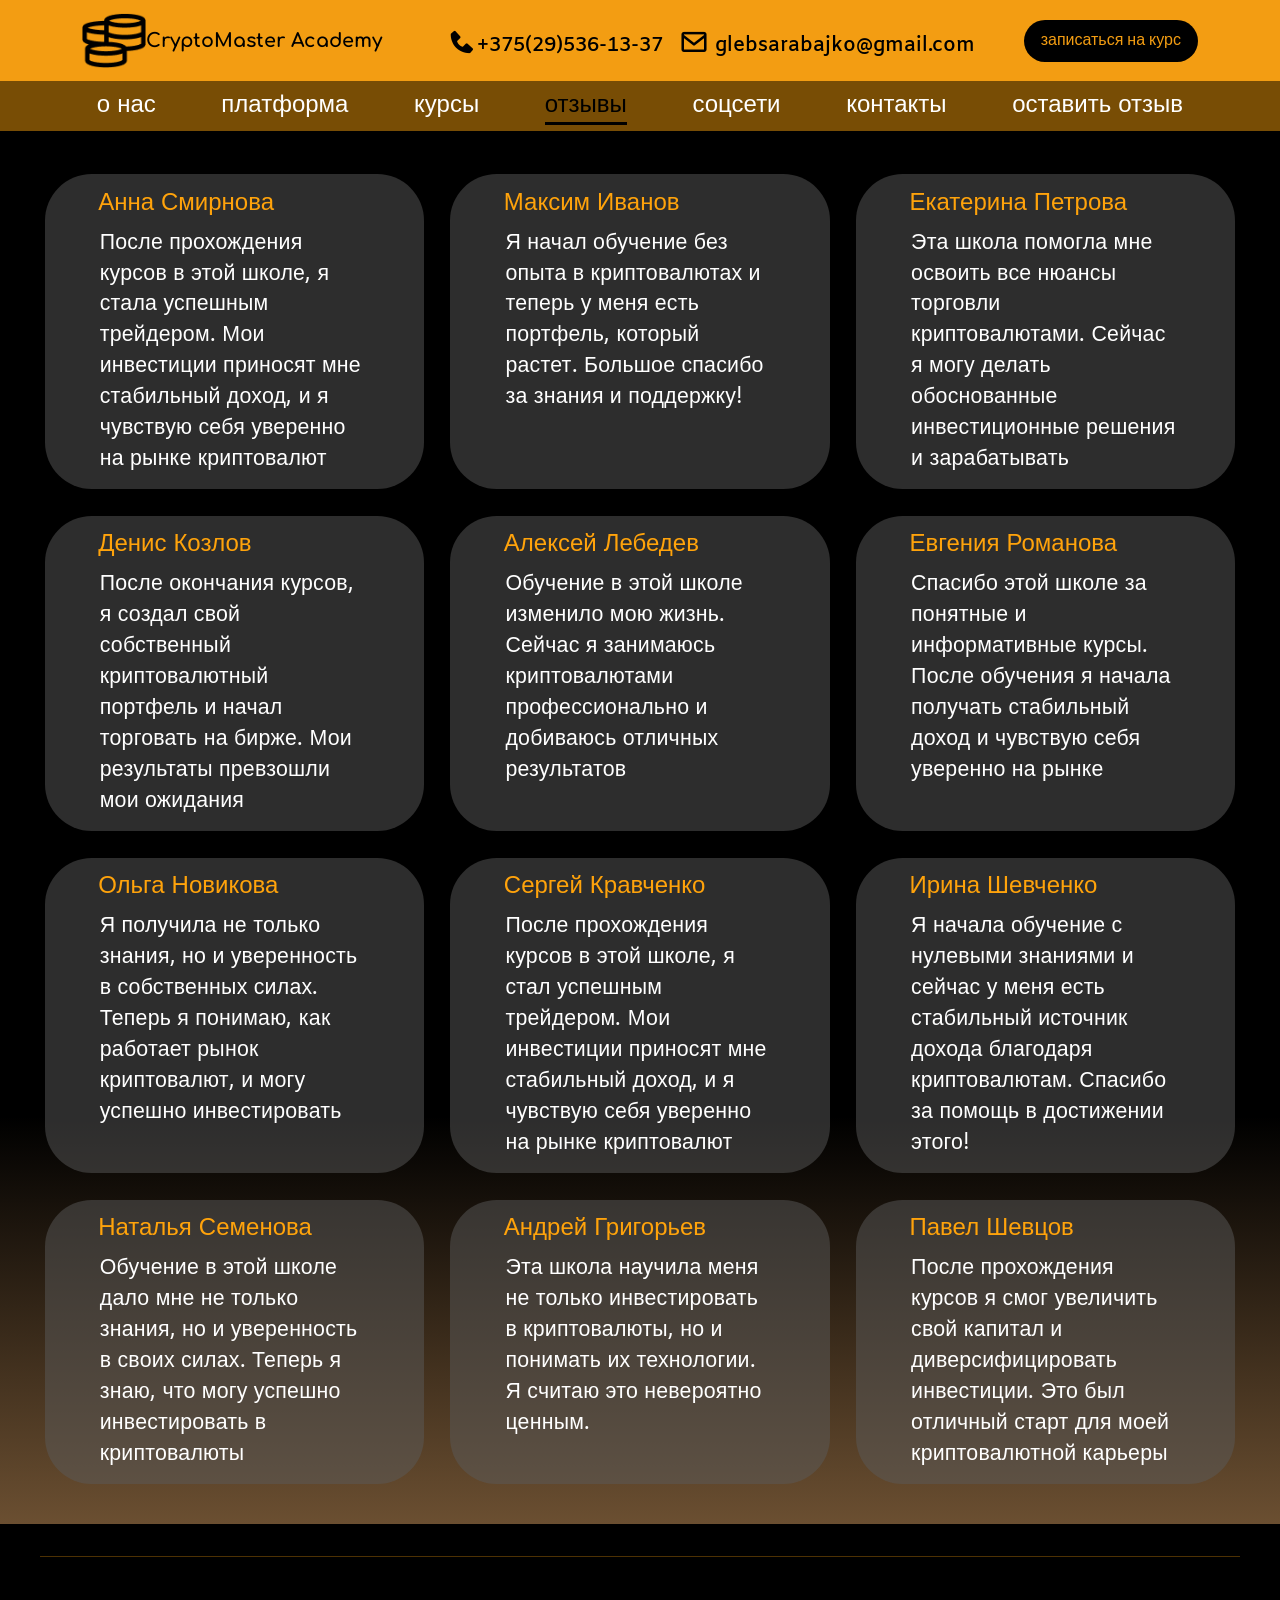
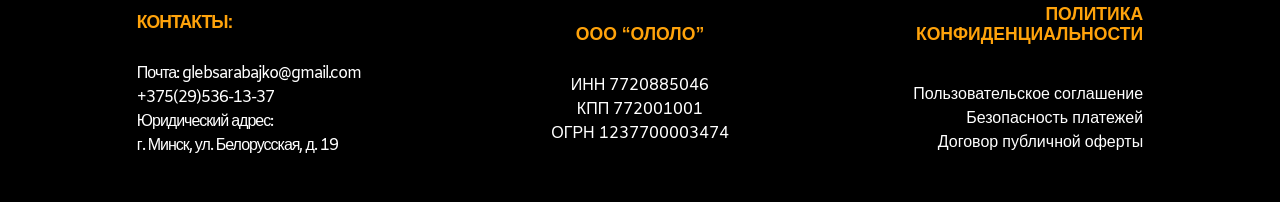
==== commit 1c5fc7aa: "df" ====
--- a/pages/carousel.html
+++ b/pages/carousel.html
@@ -5,7 +5,7 @@
   <meta charset="UTF-8">
   <meta name="viewport" content="width=device-width, initial-scale=1.0">
   <title>CryptoMaster Academy</title>
-  <link rel="stylesheet" href="../css/style.css">
+  <link rel="stylesheet" href="../css/main.css">
   <link rel="icon" href="../image/Crypto.png" type="image/x-icon">
   <link rel="stylesheet" href="../replace/bootstrap-replacement.css">
   <link href='https://unpkg.com/boxicons@2.1.4/css/boxicons.min.css' rel='stylesheet'>
--- a/css/main.css
+++ b/css/main.css
@@ -0,0 +1,2678 @@
+@charset "UTF-8";
+@import url("https://fonts.googleapis.com/css2?family=Comfortaa&display=swap");
+@import url("https://fonts.googleapis.com/css2?family=Amiko:wght@600&display=swap");
+@import url("https://fonts.googleapis.com/css2?family=Inter:wght@500&display=swap");
+@import url("https://fonts.googleapis.com/css2?family=Comfortaa&display=swap");
+@import url("https://fonts.googleapis.com/css2?family=Amiko:wght@600&display=swap");
+@import url("https://fonts.googleapis.com/css2?family=Comfortaa&display=swap");
+@import url("https://fonts.googleapis.com/css2?family=Amiko:wght@600&display=swap");
+@import url("https://fonts.googleapis.com/css2?family=Comfortaa&display=swap");
+@import url("https://fonts.googleapis.com/css2?family=Amiko:wght@600&display=swap");
+@import url("https://fonts.googleapis.com/css2?family=Comfortaa&display=swap");
+@import url("https://fonts.googleapis.com/css2?family=Amiko:wght@600&display=swap");
+@import url("https://fonts.googleapis.com/css2?family=Comfortaa&display=swap");
+@import url("https://fonts.googleapis.com/css2?family=Amiko:wght@600&display=swap");
+@import url("https://fonts.googleapis.com/css2?family=Comfortaa&display=swap");
+@import url("https://fonts.googleapis.com/css2?family=Amiko:wght@600&display=swap");
+@import url("https://fonts.googleapis.com/css2?family=Comfortaa&display=swap");
+@import url("https://fonts.googleapis.com/css2?family=Amiko:wght@600&display=swap");
+@import url("https://fonts.googleapis.com/css2?family=Comfortaa&display=swap");
+@import url("https://fonts.googleapis.com/css2?family=Amiko:wght@600&display=swap");
+@import url("https://fonts.googleapis.com/css2?family=Inter:wght@500&display=swap");
+@import '../../style1.css';
+* {
+  margin: 0;
+  padding: 0;
+}
+
+* {
+  padding: 0;
+  margin: 0;
+}
+
+.modal-content {
+  background: #906315 !important;
+  border-radius: 100px !important;
+}
+
+.modal-body {
+  display: -webkit-box;
+  display: -ms-flexbox;
+  display: flex;
+  -webkit-box-orient: vertical;
+  -webkit-box-direction: normal;
+      -ms-flex-direction: column;
+          flex-direction: column;
+}
+
+.modal-title-choose {
+  color: #fff;
+  text-align: center;
+  font-family: "Amiko", sans-serif;
+  font-size: 32px;
+  font-weight: 500;
+  line-height: 67.2px;
+}
+
+.modal-description {
+  color: #fff;
+  text-align: left;
+  font-family: "Amiko", sans-serif;
+  font-size: 22px;
+  font-weight: 500;
+  line-height: 30px;
+  padding: 0 10px;
+}
+
+.modal-price {
+  text-align: center;
+  font-family: "Amiko", sans-serif;
+  font-size: 36px;
+  font-weight: 800;
+  color: #fff;
+}
+
+.modal-body label {
+  color: #fff;
+  font-size: 20px;
+  margin-bottom: 10px;
+}
+
+.form-control {
+  background: transparent !important;
+  border: 1px solid #000 !important;
+}
+.form-control:focus {
+  -webkit-box-shadow: none !important;
+          box-shadow: none !important;
+}
+
+.modal-btn {
+  height: 50px;
+  width: 80%;
+  display: -webkit-box;
+  display: -ms-flexbox;
+  display: flex;
+  -webkit-box-pack: center;
+      -ms-flex-pack: center;
+          justify-content: center;
+  -webkit-box-align: center;
+      -ms-flex-align: center;
+          align-items: center;
+  -webkit-box-shadow: 0px 4px 4px rgba(0, 0, 0, 0.25);
+          box-shadow: 0px 4px 4px rgba(0, 0, 0, 0.25);
+  margin-bottom: 35px;
+  background: #FFA30B !important;
+  border-radius: 30px !important;
+  color: #000;
+  text-align: center;
+  font-family: "Amiko", sans-serif;
+  font-weight: 600 !important;
+  font-size: 18px !important;
+}
+
+.close-btn {
+  margin-top: 28px;
+  margin-right: 31px;
+  cursor: pointer;
+  border: none;
+  background: transparent;
+}
+
+.logo_clone {
+  font-family: "Comfortaa", sans-serif;
+  font-weight: 700;
+  font-size: 1.5vw;
+  line-height: 40px;
+  color: #000;
+}
+.logo_clone img {
+  width: 60px;
+}
+
+.contact_clone li {
+  font-family: "Amiko", sans-serif;
+  font-size: 20px;
+  font-weight: 600;
+  line-height: 27px;
+  color: #000;
+}
+
+.navbar_clone {
+  background: #F39D12;
+  display: -webkit-box;
+  display: -ms-flexbox;
+  display: flex;
+  -ms-flex-pack: distribute;
+      justify-content: space-around;
+  height: 100px;
+  -webkit-box-align: center;
+      -ms-flex-align: center;
+          align-items: center;
+}
+.navbar_clone ul {
+  display: -webkit-box;
+  display: -ms-flexbox;
+  display: flex;
+  gap: 30px;
+  -webkit-box-align: center;
+      -ms-flex-align: center;
+          align-items: center;
+  -ms-flex-wrap: wrap;
+      flex-wrap: wrap;
+  list-style: none;
+}
+.navbar_clone ul i {
+  font-size: 30px;
+  position: relative;
+  top: 5px;
+}
+
+body {
+  background-color: #000;
+}
+
+.button_clone {
+  padding: 8px 16px;
+  border-radius: 35px;
+  background-color: #000;
+  color: #F39D12;
+  border: none;
+}
+
+@media (max-width: 991px) {
+  .button_clone {
+    display: none;
+  }
+  .logo_clone {
+    font-size: 20px;
+  }
+  .navbar_clone ul {
+    gap: 0;
+  }
+}
+@media (max-width: 825px) {
+  .navbar_clone ul {
+    display: block;
+  }
+}
+@media (max-width: 600px) {
+  .navbar_clone {
+    height: 80px;
+  }
+  .navbar_clone ul li {
+    font-size: 12px;
+  }
+  .navbar_clone ul i {
+    font-size: 15px;
+    top: 2px;
+  }
+  .logo_clone {
+    font-size: 12px;
+  }
+  .logo_clone img {
+    height: 30px;
+    width: auto;
+  }
+}
+@media (max-width: 360px) {
+  .navbar_clone {
+    height: 80px;
+  }
+  .navbar_clone ul {
+    padding: 0;
+    margin: 0;
+  }
+  .navbar_clone ul li {
+    font-size: 11px;
+    padding: 0;
+    margin: 0;
+  }
+  .navbar_clone ul i {
+    font-size: 10px;
+    top: 2px;
+  }
+  .navbar_clone .logo_clone img {
+    height: 20px;
+  }
+  .navbar_clone .logo_clone {
+    font-size: 11px;
+  }
+}
+.navbar2 {
+  background: rgba(255, 163, 11, 0.47);
+}
+.navbar2 ul {
+  display: -webkit-box;
+  display: -ms-flexbox;
+  display: flex;
+  -ms-flex-pack: distribute;
+      justify-content: space-around;
+  max-width: 1200px;
+  margin: auto;
+  -webkit-box-align: center;
+      -ms-flex-align: center;
+          align-items: center;
+  height: 50px;
+  width: 90%;
+  list-style: none;
+}
+.navbar2 ul a {
+  text-decoration: none;
+  font-family: "Amiko", sans-serif;
+  color: #fff;
+  font-size: 24px;
+  font-weight: 400;
+  line-height: 32px;
+}
+
+@media (max-width: 1200px) and (min-width: 991px) {
+  .navbar-expand-lg .nav-link {
+    font-family: "Amiko", sans-serif;
+    font-size: 15px;
+    font-weight: 600;
+    line-height: 27px;
+    color: #000;
+  }
+}
+@media (max-width: 991px) {
+  .navbar-expand-lg .navbar-brand {
+    font-size: 3vw;
+  }
+  .link2 {
+    display: block !important;
+  }
+  .navbar2 {
+    display: none;
+  }
+}
+@media (max-width: 600px) {
+  .navbar-expand-lg .navbar-brand img {
+    height: 40px;
+  }
+  .navbar-expand-lg .navbar-brand {
+    font-size: 4vw;
+  }
+}
+.navbar-expand-lg {
+  background: #F39D12;
+}
+.navbar-expand-lg .navbar-brand {
+  font-family: "Comfortaa", sans-serif;
+  font-weight: 700;
+  font-size: 1.5vw;
+  line-height: 40px;
+}
+.navbar-expand-lg .navbar-brand img {
+  height: 55px;
+}
+.navbar-expand-lg .nav-link {
+  position: relative;
+  -webkit-transition: color 0.3s 0.3s ease;
+  transition: color 0.3s 0.3s ease;
+}
+.navbar-expand-lg .nav-link::after {
+  content: "";
+  position: absolute;
+  bottom: -2px;
+  left: 0;
+  width: 0;
+  height: 2px;
+  background-color: #FFA30B;
+  -webkit-transition: width 0.3s 0.3s ease;
+  transition: width 0.3s 0.3s ease;
+}
+.navbar-expand-lg .nav-link:hover::after {
+  width: 100%;
+}
+.navbar-expand-lg .nav-link {
+  font-family: "Amiko", sans-serif;
+  font-size: 18px;
+  font-weight: 600;
+  line-height: 27px;
+  color: #000;
+}
+.navbar-expand-lg .nav-link i {
+  font-size: 26px;
+  position: relative;
+  top: 4px;
+  color: #000;
+}
+.navbar-expand-lg .navbar_btn {
+  padding: 8px 16px;
+  border-radius: 35px;
+  background-color: #000;
+  color: #F39D12;
+}
+
+/* 1. Сброс для всех списков */
+footer ul {
+  list-style: none;
+  padding: 0;
+  margin: 0;
+  -webkit-box-sizing: border-box;
+          box-sizing: border-box;
+  display: -webkit-box;
+  display: -ms-flexbox;
+  display: flex;
+  -webkit-box-orient: vertical;
+  -webkit-box-direction: normal;
+      -ms-flex-direction: column;
+          flex-direction: column;
+  height: 100%;
+  border-radius: 10px;
+  background: rgba(0, 0, 0, 0.5);
+  padding: 1.5rem;
+  word-break: break-word;
+}
+
+footer {
+  border-top: 1px solid rgba(255, 163, 11, 0.3);
+  padding: 3rem 2%;
+  margin-top: 2rem;
+  display: grid;
+  grid-template-columns: repeat(3, 1fr);
+  grid-auto-rows: 1fr;
+  gap: 20px;
+  max-width: 1200px;
+  margin-left: auto;
+  margin-right: auto;
+}
+
+/* Оранжевые заголовки */
+footer ul li:first-child,
+footer ul li:first-child a {
+  font-family: "Amiko", sans-serif;
+  font-weight: 700;
+  color: #FFA30B !important;
+  text-transform: uppercase;
+  font-size: 1.1rem;
+  margin-bottom: 1.2rem;
+  display: block;
+  text-decoration: none !important;
+}
+
+/* Обычный текст */
+footer ul li:not(:first-child),
+footer ul li:not(:first-child) a {
+  font-family: "Amiko", sans-serif;
+  font-size: 1rem;
+  line-height: 1.5;
+  color: #fff;
+  text-decoration: none;
+}
+
+footer a:hover {
+  color: #FFA30B;
+}
+
+/* Планшеты (768px – 1024px) */
+@media (max-width: 1024px) and (min-width: 768px) {
+  footer {
+    grid-template-columns: repeat(3, 1fr) !important;
+    gap: 10px;
+  }
+  footer ul {
+    padding: 1rem;
+  }
+  footer ul li:not(:first-child),
+  footer ul li:not(:first-child) a {
+    font-size: 0.85rem !important;
+  }
+}
+/* Мобильные устройства (до 767px) */
+@media (max-width: 767px) {
+  footer {
+    display: -webkit-box !important;
+    display: -ms-flexbox !important;
+    display: flex !important;
+    -webkit-box-orient: vertical !important;
+    -webkit-box-direction: normal !important;
+        -ms-flex-direction: column !important;
+            flex-direction: column !important;
+    -webkit-box-align: center !important;
+        -ms-flex-align: center !important;
+            align-items: center !important;
+    gap: 1.5rem;
+  }
+  footer ul {
+    width: 100% !important;
+    max-width: 450px;
+    height: auto;
+    -webkit-box-align: center !important;
+        -ms-flex-align: center !important;
+            align-items: center !important;
+    text-align: center !important;
+  }
+  footer ul li:first-child {
+    text-align: center !important;
+  }
+  .footer_link1 {
+    display: -webkit-box !important;
+    display: -ms-flexbox !important;
+    display: flex !important;
+    -webkit-box-orient: vertical;
+    -webkit-box-direction: normal;
+        -ms-flex-direction: column;
+            flex-direction: column;
+  }
+  .footer_link2 {
+    display: none !important;
+  }
+}
+* {
+  margin: 0;
+  padding: 0;
+}
+
+.carusel_div {
+  padding-top: 2.083vw;
+  padding-bottom: 3.125vw;
+  width: 100%;
+  background: -webkit-gradient(linear, left top, left bottom, color-stop(70.77%, #000), to(#6B4F31));
+  background: linear-gradient(180deg, #000 70.77%, #6B4F31 100%);
+}
+
+.carousel1 {
+  display: -webkit-box;
+  display: -ms-flexbox;
+  display: flex;
+  -ms-flex-wrap: wrap;
+      flex-wrap: wrap;
+  -webkit-box-pack: center;
+      -ms-flex-pack: center;
+          justify-content: center;
+  gap: 2.083vw;
+  padding-top: 1.302vw;
+  width: 93%;
+  margin: auto;
+}
+
+.carusel_four_card_div {
+  background: rgba(90, 90, 90, 0.5019607843);
+  border-radius: 3.646vw;
+  padding: 1.042vw 3.125vw;
+  width: calc(33.333% - 2.083vw);
+  min-width: 300px;
+  -webkit-box-flex: 1;
+      -ms-flex: 1 1 auto;
+          flex: 1 1 auto;
+  -webkit-transition: background 0.3s, -webkit-transform 0.3s, -webkit-box-shadow 0.3s;
+  transition: background 0.3s, -webkit-transform 0.3s, -webkit-box-shadow 0.3s;
+  transition: transform 0.3s, background 0.3s, box-shadow 0.3s;
+  transition: transform 0.3s, background 0.3s, box-shadow 0.3s, -webkit-transform 0.3s, -webkit-box-shadow 0.3s;
+}
+.carusel_four_card_div:hover {
+  -webkit-transform: translateY(-5px);
+          transform: translateY(-5px);
+  background: rgba(255, 163, 11, 0.3);
+  -webkit-box-shadow: 0 10px 25px rgba(0, 0, 0, 0.2);
+          box-shadow: 0 10px 25px rgba(0, 0, 0, 0.2);
+}
+.carusel_four_card_div .carusel_four_card_div_text {
+  display: -webkit-box;
+  display: -ms-flexbox;
+  display: flex;
+  -webkit-box-align: center;
+      -ms-flex-align: center;
+          align-items: center;
+  font-family: "Amiko", sans-serif;
+  gap: 1.042vw;
+  margin-left: 1.042vw;
+  margin-bottom: 0.7vw;
+}
+.carusel_four_card_div .carusel_four_card_div_text h1 {
+  color: #FFA30B;
+  font-size: 1.875vw;
+  font-weight: 400;
+  font-family: "Amiko", sans-serif;
+  line-height: 2.501vw;
+}
+.carusel_four_card_div .carusel_four_card_div_text p {
+  color: #fff;
+  font-weight: 400;
+  font-family: "Amiko", sans-serif;
+  font-size: 1.667vw;
+  line-height: 2.167vw;
+}
+.carusel_four_card_div .carusel_four_card_div_desc {
+  color: #fff;
+  font-weight: 400;
+  font-size: 1.667vw;
+  line-height: 1.45;
+  letter-spacing: 0.01em;
+  margin-top: 0.521vw;
+  font-family: "Amiko", sans-serif;
+}
+
+@media (max-width: 991px) {
+  .carusel_div .carusel_four_card_div {
+    width: calc(50% - 2.083vw);
+    max-width: 600px;
+    margin-bottom: 20px;
+    height: auto;
+    padding: 20px;
+  }
+  .carusel_four_card_div_text h1 {
+    font-size: 23px;
+  }
+}
+@media (max-width: 600px) {
+  .carusel_div .carusel_four_card_div {
+    width: 100%;
+    min-width: auto;
+  }
+}
+@media (max-width: 768px) {
+  .carusel_four_card_div_desc {
+    font-size: 18px !important;
+    line-height: 1.65 !important;
+    letter-spacing: 0.01em;
+  }
+  .carusel_four_card_div_text h1 {
+    font-size: 26px !important;
+  }
+}
+* {
+  padding: 0;
+  margin: 0;
+}
+
+body {
+  background-color: #000;
+  color: #fff;
+}
+
+.kurs_1 {
+  -webkit-box-shadow: inset 0px -100px 500px rgba(255, 161, 11, 0.342);
+          box-shadow: inset 0px -100px 500px rgba(255, 161, 11, 0.342);
+  padding: 40px 0;
+}
+.kurs_1 .card1 {
+  display: -webkit-box;
+  display: -ms-flexbox;
+  display: flex;
+  -webkit-box-pack: center;
+      -ms-flex-pack: center;
+          justify-content: center;
+  -webkit-box-align: center;
+      -ms-flex-align: center;
+          align-items: center;
+  -ms-flex-wrap: wrap;
+      flex-wrap: wrap;
+  margin-top: 30px;
+}
+.kurs_1 .card1_img {
+  width: 23%;
+  min-width: 300px;
+}
+.kurs_1 .card1_text {
+  width: 60%;
+}
+.kurs_1 .card1_text h1 {
+  font-family: "Amiko", sans-serif;
+  font-size: 43px;
+  font-weight: 400;
+  letter-spacing: 0.02em;
+  color: #fff;
+  margin-top: 30px;
+}
+.kurs_1 .card1_text p {
+  font-family: "Amiko", sans-serif;
+  font-size: 30px;
+  font-weight: 400;
+  color: #fff;
+}
+.kurs_1 .card1_text button {
+  background: #FFA30B;
+  border: none;
+  padding: 18px 30px;
+  border-radius: 20px;
+  font-family: "Amiko", sans-serif;
+  font-size: 25px;
+  font-weight: 400;
+}
+
+@media (max-width: 1450px) {
+  .card1_text h1 {
+    font-size: 30px;
+  }
+  .card1_text p {
+    font-size: 20px;
+  }
+  .card1_text button {
+    font-size: 23px;
+  }
+}
+@media (max-width: 800px) {
+  .card1_text {
+    width: 90%;
+    text-align: center;
+  }
+}
+@media (max-width: 700px) {
+  .card1_text h1 {
+    font-size: 25px;
+  }
+  .card1_text p {
+    font-size: 15px;
+  }
+  .card1_text button {
+    font-size: 15px;
+  }
+}
+.kurs_2 {
+  display: -webkit-box;
+  display: -ms-flexbox;
+  display: flex;
+  -ms-flex-pack: distribute;
+      justify-content: space-around;
+  -webkit-box-align: center;
+      -ms-flex-align: center;
+          align-items: center;
+  min-height: 550px;
+  -ms-flex-wrap: wrap;
+      flex-wrap: wrap;
+  max-width: 1200px;
+  margin: auto;
+}
+.kurs_2_text {
+  width: 55%;
+}
+.kurs_2_text h1 {
+  font-family: "Amiko", sans-serif;
+  font-size: 48px;
+  font-weight: 400;
+  line-height: 64px;
+  text-align: center;
+  color: #FFA30B;
+}
+.kurs_2_text p {
+  font-family: "Amiko", sans-serif;
+  font-size: 30px;
+  font-weight: 400;
+  line-height: 40px;
+  text-align: center;
+  color: #fff;
+}
+.kurs_2 img {
+  width: 35%;
+  min-width: 300px;
+}
+
+@media (max-width: 991px) {
+  .kurs_2_text {
+    width: 90%;
+  }
+}
+@media (max-width: 700px) {
+  .kurs_2_text h1 {
+    font-size: 25px;
+  }
+  .kurs_2_text p {
+    font-size: 15px;
+    line-height: 16px;
+  }
+}
+.kurs_3 {
+  padding: 30px 0 70px;
+}
+.kurs_3 h1 {
+  font-family: "Amiko", sans-serif;
+  font-size: 48px;
+  font-weight: 400;
+  text-align: center;
+  color: #FFA30B;
+}
+.kurs_3 .kurs3_cards {
+  display: -webkit-box;
+  display: -ms-flexbox;
+  display: flex;
+  -ms-flex-pack: distribute;
+      justify-content: space-around;
+  max-width: 90%;
+  margin: 40px auto 0;
+  text-align: center;
+  -ms-flex-wrap: wrap;
+      flex-wrap: wrap;
+}
+.kurs_3 .kurs3_cards p {
+  font-family: "Amiko", sans-serif;
+  font-size: 30px;
+  font-weight: 400;
+}
+.kurs_3 .kurs3_card {
+  max-width: 400px;
+  margin-top: 20px;
+}
+
+@media (max-width: 700px) {
+  .kurs_3 h1 {
+    font-size: 25px;
+  }
+  .kurs_3 .kurs3_cards p {
+    font-size: 15px;
+  }
+  .kurs_3 .kurs3_cards img {
+    width: 70px;
+  }
+}
+.kurs4 {
+  padding: 30px 0;
+  background: #FFA30B;
+  text-align: center;
+  position: relative;
+  overflow: hidden;
+}
+.kurs4 h1 {
+  font-family: "Amiko", sans-serif;
+  font-size: 48px;
+  font-weight: 400;
+  color: #000;
+}
+.kurs4 p {
+  font-family: "Amiko", sans-serif;
+  font-size: 30px;
+  font-weight: 400;
+  width: 90%;
+  max-width: 1000px;
+  margin: auto;
+}
+.kurs4 button {
+  margin-top: 10px;
+  padding: 18px 40px;
+  border-radius: 20px;
+  color: #FFA30B;
+  font-family: "Amiko", sans-serif;
+  font-size: 32px;
+  font-weight: 400;
+  background-color: #000;
+  border: none;
+}
+
+@media (max-width: 700px) {
+  .kurs4 h1 {
+    font-size: 25px;
+  }
+  .kurs4 p {
+    font-size: 15px;
+  }
+  .kurs4 button {
+    font-size: 15px;
+    margin-top: 30px;
+  }
+}
+* {
+  margin: 0;
+  padding: 0;
+}
+
+.herlar {
+  background: -webkit-gradient(linear, left top, left bottom, color-stop(67.92%, #000), to(#9B7D44));
+  background: linear-gradient(180deg, #000 67.92%, #9B7D44 100%);
+  padding-bottom: 50px;
+}
+
+.hew {
+  display: -webkit-box;
+  display: -ms-flexbox;
+  display: flex;
+  -webkit-box-align: center;
+      -ms-flex-align: center;
+          align-items: center;
+  -webkit-box-pack: justify;
+      -ms-flex-pack: justify;
+          justify-content: space-between;
+  width: 80%;
+  padding-top: 30px;
+  margin: auto;
+  color: #fff;
+  font-family: "Amiko", sans-serif;
+  font-size: 48px;
+  font-weight: 600;
+}
+
+.divla {
+  width: 90%;
+  border-radius: 100px;
+  background: rgba(255, 163, 11, 0.42);
+  margin: 50px auto 0;
+  max-width: 1200px;
+}
+
+.diver {
+  display: -webkit-box;
+  display: -ms-flexbox;
+  display: flex;
+  -webkit-box-align: center;
+      -ms-flex-align: center;
+          align-items: center;
+  -webkit-box-pack: stretch;
+      -ms-flex-pack: stretch;
+          justify-content: stretch;
+  width: 90%;
+  gap: 30px;
+  -ms-flex-wrap: wrap;
+      flex-wrap: wrap;
+  margin: auto;
+}
+.diver div {
+  display: block;
+  width: 70%;
+}
+.diver h1,
+.diver h2 {
+  color: #fff;
+  text-align: center;
+  font-family: "Amiko", sans-serif;
+  font-size: 2vw;
+  font-weight: 400;
+}
+.diver img {
+  width: 5px;
+}
+.diver h4 {
+  color: #fff;
+  text-align: left;
+  font-family: "Amiko", sans-serif;
+  font-size: 23px;
+  display: none;
+  font-weight: 400;
+}
+.diver h3 {
+  color: #fff;
+  text-align: center;
+  font-family: "Amiko", sans-serif;
+  font-size: 1.3vw;
+  font-weight: 400;
+}
+
+.oxirgi_div {
+  display: -webkit-box;
+  display: -ms-flexbox;
+  display: flex;
+  -webkit-box-align: center;
+      -ms-flex-align: center;
+          align-items: center;
+  -webkit-box-pack: justify;
+      -ms-flex-pack: justify;
+          justify-content: space-between;
+  width: 80%;
+  margin: auto;
+  padding-bottom: 30px;
+}
+.oxirgi_div h2 {
+  color: #fff;
+  font-weight: 400;
+  text-align: center;
+  font-family: "Amiko", sans-serif;
+  font-size: 32px;
+}
+.oxirgi_div img {
+  display: -webkit-box;
+  display: -ms-flexbox;
+  display: flex;
+  -webkit-box-align: center;
+      -ms-flex-align: center;
+          align-items: center;
+  -webkit-box-pack: center;
+      -ms-flex-pack: center;
+          justify-content: center;
+  margin: 15px auto 0;
+}
+.oxirgi_div button {
+  padding: 10px 35px;
+  border-radius: 35px;
+  background: #FFA30B;
+  font-weight: 400;
+  color: #000;
+  font-family: "Amiko", sans-serif;
+  font-size: 32px;
+  border: none;
+  margin-top: 80px;
+}
+.oxirgi_div div {
+  display: block;
+}
+
+.oxirgi_divv {
+  display: -webkit-box;
+  display: -ms-flexbox;
+  display: flex;
+  -webkit-box-align: center;
+      -ms-flex-align: center;
+          align-items: center;
+  -webkit-box-pack: justify;
+      -ms-flex-pack: justify;
+          justify-content: space-between;
+  width: 80%;
+  gap: 10px;
+  margin: 30px auto 0;
+}
+
+.oxirgi_text h2 {
+  color: #fff;
+  text-align: center;
+  font-family: "Amiko", sans-serif;
+  font-size: 32px;
+  font-weight: 400;
+}
+.oxirgi_text img {
+  display: -webkit-box;
+  display: -ms-flexbox;
+  display: flex;
+  -webkit-box-align: center;
+      -ms-flex-align: center;
+          align-items: center;
+  -webkit-box-pack: center;
+      -ms-flex-pack: center;
+          justify-content: center;
+  margin: auto;
+}
+
+@media (max-width: 991px) {
+  .oxir_button button {
+    font-size: 30px;
+    padding: 5px 20px;
+  }
+  .hew {
+    font-size: 30px;
+  }
+  .divla {
+    margin-top: 10px;
+    padding: 10px;
+    border-radius: 40px;
+  }
+  .diver {
+    gap: 0;
+  }
+  .diver div {
+    width: 100%;
+  }
+  .diver h2 {
+    display: none;
+  }
+  .diver h1 {
+    font-size: 20px;
+  }
+  .diver img {
+    display: none;
+  }
+  .diver h4 {
+    display: block;
+    font-size: 18px;
+    margin-left: 10px;
+  }
+  .diver h3 {
+    font-size: 12px;
+  }
+}
+.oxir_button button {
+  background: #FFA30B;
+  color: #000;
+  font-family: "Amiko", sans-serif;
+  font-size: 32px;
+  font-weight: 400;
+  padding: 10px 35px;
+  border: none;
+  border-radius: 35px;
+  cursor: pointer;
+  display: block;
+  margin: 0 auto;
+}
+
+.oxir_button a {
+  text-decoration: none;
+}
+
+.academy {
+  display: -webkit-box;
+  display: -ms-flexbox;
+  display: flex;
+  width: 90%;
+  margin: auto;
+  -webkit-box-align: center;
+      -ms-flex-align: center;
+          align-items: center;
+  -webkit-box-pack: center;
+      -ms-flex-pack: center;
+          justify-content: center;
+  -ms-flex-wrap: wrap;
+      flex-wrap: wrap;
+}
+
+.platforma_img {
+  width: 35%;
+  margin-top: 3%;
+}
+.platforma_img h1 {
+  color: #FFA30B;
+  font-family: "Amiko", sans-serif;
+  position: relative;
+  top: -30px;
+  left: -50px;
+  scale: 1.2;
+  margin-top: 20px;
+}
+.platforma_img p {
+  color: #fff;
+  font-family: "Amiko", sans-serif;
+  position: relative;
+  top: -10px;
+  left: -70px;
+  scale: 1.2;
+}
+.platforma_img img {
+  width: 80%;
+}
+
+.platforma_onlayn {
+  background-color: rgba(255, 163, 11, 0.61);
+  width: 45%;
+  border-radius: 100px;
+  padding-right: 21px;
+  min-width: 300px;
+  margin-top: 5%;
+}
+
+.platforma_text {
+  color: #fff;
+  width: 100%;
+  min-width: 300px;
+  background-color: #353535;
+  border-radius: 100px;
+  margin-top: -20px;
+}
+.platforma_text p {
+  width: 100%;
+  padding: 5%;
+  padding-left: 21px;
+  font-size: 19px;
+  font-family: "Amiko", sans-serif;
+}
+.platforma_text h3 {
+  text-align: center;
+  padding-top: 3%;
+  color: #FFA30B;
+  font-family: "Amiko", sans-serif;
+}
+
+@media (max-width: 1167px) {
+  .platforma_text {
+    border-radius: 75px;
+  }
+  .platforma_text p {
+    font-size: 15px;
+  }
+  .platforma_text h3 {
+    font-size: 21px;
+    margin-top: 4%;
+  }
+  .platforma_onlayn {
+    border-radius: 75px;
+  }
+}
+@media (max-width: 933px) {
+  .platforma_text {
+    border-radius: 56px;
+    background: rgba(245, 245, 220, 0);
+  }
+  .platforma_img {
+    position: relative;
+    padding-left: 5%;
+    margin-top: 30px;
+    margin-bottom: 30px;
+    background-color: rgba(0, 0, 0, 0.52);
+  }
+  .platforma_img h1 {
+    font-size: 30px;
+    text-align: center;
+    margin: auto;
+    top: 0;
+    padding-left: 30px;
+  }
+  .platforma_img p {
+    font-size: 12px;
+    top: 0;
+    padding-left: 30px;
+  }
+  .platforma_img img {
+    position: absolute;
+    top: 10px;
+    z-index: -1;
+    left: 20%;
+  }
+  .platforma_onlayn {
+    border-radius: 56px;
+    padding-top: 20px;
+    background: -webkit-gradient(linear, left top, left bottom, from(rgba(90, 90, 90, 0.25)), to(#FFA30B));
+    background: linear-gradient(180deg, rgba(90, 90, 90, 0.25) 0%, #FFA30B 100%);
+  }
+  .platforma_text p {
+    font-size: 13px;
+  }
+  .platforma_text h3 {
+    font-size: 19px;
+  }
+}
+@media (max-width: 790px) {
+  .platforma_text {
+    border-radius: 56px;
+    margin-top: -32px;
+    width: 100%;
+  }
+  .platforma_text p {
+    font-size: 18px;
+  }
+  .platforma_text h3 {
+    font-size: 24px;
+    color: black;
+  }
+  .platforma_onlayn {
+    border-radius: 56px;
+    width: 100%;
+  }
+  .platforma_img {
+    width: 90%;
+    text-align: center;
+  }
+  .platforma_img h1 {
+    font-size: 30px;
+    top: 0;
+  }
+  .platforma_img p {
+    top: 0;
+    text-align: center;
+    padding-left: 40px;
+  }
+}
+@media (max-width: 991px) and (min-width: 791px) {
+  .academy {
+    width: 94%;
+    -webkit-box-pack: justify;
+        -ms-flex-pack: justify;
+            justify-content: space-between;
+    -webkit-box-align: center;
+        -ms-flex-align: center;
+            align-items: center;
+    gap: 24px;
+  }
+  .platforma_img {
+    width: 41%;
+    margin: 0;
+    padding-left: 0;
+    background-color: transparent;
+    text-align: left;
+  }
+  .platforma_img h1 {
+    position: static;
+    font-size: 48px;
+    line-height: 1.05;
+    text-align: left;
+    margin: 0 0 10px;
+    padding-left: 0;
+    scale: 1;
+  }
+  .platforma_img p {
+    position: static;
+    font-size: 38px;
+    text-align: left;
+    margin: 0 0 12px;
+    padding-left: 0;
+    scale: 1;
+  }
+  .platforma_img img {
+    position: static;
+    width: 100%;
+    max-width: 360px;
+    z-index: 0;
+    left: auto;
+    top: auto;
+  }
+  .platforma_onlayn {
+    width: 54%;
+    min-width: 0;
+    margin-top: 0;
+    padding: 14px;
+    border-radius: 48px;
+    background: -webkit-gradient(linear, left top, left bottom, from(rgba(255, 163, 11, 0.55)), to(rgba(255, 163, 11, 0.9)));
+    background: linear-gradient(180deg, rgba(255, 163, 11, 0.55) 0%, rgba(255, 163, 11, 0.9) 100%);
+  }
+  .platforma_text {
+    margin-top: 0;
+    border-radius: 40px;
+    background: rgba(52, 52, 52, 0.94);
+  }
+  .platforma_text h3 {
+    padding-top: 18px;
+    margin-top: 0;
+    font-size: 27px;
+  }
+  .platforma_text p {
+    padding: 16px 24px 24px;
+    font-size: 19px;
+    line-height: 1.32;
+  }
+}
+@media (max-width: 743px) {
+  .platforma_img {
+    padding-left: 45px;
+  }
+  .platforma_img h1 {
+    font-size: 26px;
+  }
+}
+@media (max-width: 617px) {
+  .platforma_img h1 {
+    font-size: 23px;
+  }
+  .platforma_img p {
+    font-size: 14px;
+  }
+}
+@media (max-width: 539px) {
+  .platforma_img h1 {
+    font-size: 20px;
+  }
+  .platforma_img p {
+    font-size: 12px;
+  }
+}
+@media (max-width: 475px) {
+  .platforma_img h1 {
+    font-size: 17px;
+  }
+  .platforma_img p {
+    font-size: 10px;
+  }
+  .platforma_img img {
+    margin-bottom: 5%;
+    display: none;
+  }
+}
+@media (max-width: 404px) {
+  .platforma_img h1 {
+    font-size: 14px;
+  }
+  .platforma_img p {
+    font-size: 10px;
+  }
+  .platforma_img img {
+    margin-bottom: 5%;
+  }
+}
+.abuwim_text {
+  width: 60%;
+  max-width: 100%;
+  border-radius: 100px;
+  background: rgba(255, 163, 11, 0.19);
+  -webkit-box-shadow: 20px 20px 4px rgba(0, 0, 0, 0.25);
+          box-shadow: 20px 20px 4px rgba(0, 0, 0, 0.25);
+  padding-bottom: 30px;
+}
+.abuwim_text h1 {
+  display: -webkit-box;
+  display: -ms-flexbox;
+  display: flex;
+  -webkit-box-align: center;
+      -ms-flex-align: center;
+          align-items: center;
+  -webkit-box-pack: center;
+      -ms-flex-pack: center;
+          justify-content: center;
+  width: 85%;
+  margin: auto;
+  padding-top: 30px;
+  color: #fff;
+  font-family: "Amiko", sans-serif;
+  font-size: 32px;
+  font-weight: 400;
+}
+
+.abuwim_kichkina {
+  width: 250px;
+  height: 80px;
+  border-radius: 40px;
+  border: none;
+  background-color: rgb(49, 37, 37);
+  display: -webkit-box;
+  display: -ms-flexbox;
+  display: flex;
+  -webkit-box-pack: center;
+      -ms-flex-pack: center;
+          justify-content: center;
+  -webkit-box-align: center;
+      -ms-flex-align: center;
+          align-items: center;
+}
+.abuwim_kichkina_img {
+  position: relative;
+}
+.abuwim_kichkina_img .class_img {
+  position: absolute;
+  top: 10px;
+  left: 15px;
+}
+
+.yozuvlar {
+  display: -webkit-box;
+  display: -ms-flexbox;
+  display: flex;
+  -webkit-box-align: center;
+      -ms-flex-align: center;
+          align-items: center;
+  -webkit-box-pack: justify;
+      -ms-flex-pack: justify;
+          justify-content: space-between;
+  width: 85%;
+  margin: 20px auto 0;
+  gap: 30px;
+}
+.yozuvlar p {
+  width: 800px !important;
+  color: #fff;
+  font-family: "Amiko", sans-serif;
+  font-size: 24px;
+  font-weight: 400;
+}
+
+.pejlar {
+  width: 100%;
+  height: 180px;
+  margin-bottom: 12px;
+  border-radius: 100px;
+  background: #FFA30B;
+  display: -webkit-box;
+  display: -ms-flexbox;
+  display: flex;
+  -webkit-box-pack: center;
+      -ms-flex-pack: center;
+          justify-content: center;
+  -webkit-box-align: center;
+      -ms-flex-align: center;
+          align-items: center;
+  text-align: center;
+}
+.pejlar h1 {
+  color: #000;
+  font-family: "Amiko", sans-serif;
+  font-size: 30px;
+  font-weight: 400;
+}
+
+.pejvet,
+.pejlar2 {
+  width: 100%;
+  padding: 30px 10px;
+  margin-bottom: 12px;
+  border-radius: 100px;
+  border: 3px solid #FFA30B;
+  background: rgba(90, 90, 90, 0.55);
+  display: -webkit-box;
+  display: -ms-flexbox;
+  display: flex;
+  -webkit-box-pack: center;
+      -ms-flex-pack: center;
+          justify-content: center;
+  -webkit-box-align: center;
+      -ms-flex-align: center;
+          align-items: center;
+  text-align: center;
+}
+.pejvet p,
+.pejlar2 p {
+  color: #fff;
+  font-family: "Amiko", sans-serif;
+  font-size: 24px;
+  font-weight: 400;
+}
+
+.abuwim {
+  display: -webkit-box;
+  display: -ms-flexbox;
+  display: flex;
+  -webkit-box-align: start;
+      -ms-flex-align: start;
+          align-items: start;
+  -webkit-box-pack: space-evenly;
+      -ms-flex-pack: space-evenly;
+          justify-content: space-evenly;
+  -ms-flex-wrap: wrap;
+      flex-wrap: wrap;
+  width: 100%;
+  max-width: 90%;
+  margin: auto;
+  gap: 10px;
+}
+
+.ikkinchi_pech {
+  width: 35%;
+  max-width: 100%;
+}
+
+.abuwim_fon {
+  padding: 20px;
+  background: -webkit-gradient(linear, left top, left bottom, color-stop(70.77%, #000), to(#6b4f31));
+  background: linear-gradient(180deg, #000 70.77%, #6b4f31);
+}
+
+.buton_demo {
+  font-family: "Inter", sans-serif;
+  font-size: 24px;
+  font-weight: 500;
+  padding: 8px 50px;
+  border-radius: 35px;
+  border: none;
+  margin-left: 26%;
+  background-color: #FFA30B;
+}
+
+@media (max-width: 991px) {
+  .buton_demo {
+    background-color: #000;
+    color: #fff;
+    padding: 14px 20px;
+    font-size: 20px;
+    margin: 20px 0 0;
+  }
+  .sss {
+    margin: auto;
+    text-decoration: none;
+    display: -webkit-box;
+    display: -ms-flexbox;
+    display: flex;
+    -webkit-box-pack: center;
+        -ms-flex-pack: center;
+            justify-content: center;
+    -webkit-box-align: center;
+        -ms-flex-align: center;
+            align-items: center;
+  }
+  .ikkinchi_pech {
+    width: 90%;
+    background: -webkit-gradient(linear, left top, left bottom, from(rgba(255, 163, 11, 0.39)), to(rgba(255, 163, 11, 0)));
+    background: linear-gradient(180deg, rgba(255, 163, 11, 0.39) 0%, rgba(255, 163, 11, 0) 100%);
+    border-radius: 60px;
+    margin-top: 40px;
+    padding: 5%;
+  }
+  .pejlar {
+    background-color: transparent;
+  }
+  .pejlar h1 {
+    color: #fff;
+  }
+  .pejlar2,
+  .pejvet {
+    border: none;
+    background-color: transparent;
+    padding: 0;
+    margin: 0;
+  }
+  .abuwim_text {
+    width: 90%;
+    background: rgba(255, 163, 11, 0.19);
+    -webkit-box-shadow: 20px 20px 4px rgba(0, 0, 0, 0.25);
+            box-shadow: 20px 20px 4px rgba(0, 0, 0, 0.25);
+  }
+}
+@media (max-width: 585px) {
+  .abuwim_text {
+    width: 100%;
+    max-width: 100%;
+    border-radius: 40px;
+  }
+  .abuwim_text h1 {
+    display: -webkit-box;
+    display: -ms-flexbox;
+    display: flex;
+    -webkit-box-pack: center;
+        -ms-flex-pack: center;
+            justify-content: center;
+    -webkit-box-align: center;
+        -ms-flex-align: center;
+            align-items: center;
+    width: 85%;
+    padding-top: 30px;
+    font-size: 20px;
+  }
+  .yozuvlar {
+    -ms-flex-wrap: wrap;
+        flex-wrap: wrap;
+  }
+  .yozuvlar p {
+    font-size: 20px;
+  }
+  .class_img {
+    top: 8px;
+    left: 11px;
+    width: 10px !important;
+  }
+  .abuwim_kichkina {
+    width: 100px;
+    height: 80px;
+  }
+  .abuwim_kichkina_img img {
+    width: 40px;
+  }
+  .abuwim_kichkina_img img:nth-child(2) {
+    width: 40px;
+  }
+  .pejlar h1 {
+    font-size: 25px;
+  }
+  .pejvet p,
+  .pejlar2 p {
+    font-size: 19px;
+  }
+}
+* {
+  margin: 0;
+  padding: 0;
+}
+
+.navbar1 {
+  background: -webkit-gradient(linear, left top, left bottom, color-stop(67.92%, #000), to(#9B7D44));
+  background: linear-gradient(180deg, #000 67.92%, #9B7D44 100%);
+}
+
+.tarif {
+  display: -webkit-box;
+  display: -ms-flexbox;
+  display: flex;
+  -ms-flex-pack: distribute;
+      justify-content: space-around;
+  -ms-flex-wrap: wrap;
+      flex-wrap: wrap;
+  max-width: 1200px;
+  font-family: "Amiko", sans-serif;
+  margin: auto;
+  margin-bottom: 30px;
+}
+.tarif .card22 {
+  margin-top: 30px;
+  width: 45%;
+  background: rgba(255, 163, 11, 0.4);
+  display: -webkit-box;
+  display: -ms-flexbox;
+  display: flex;
+  -webkit-box-pack: justify;
+      -ms-flex-pack: justify;
+          justify-content: space-between;
+  -webkit-box-align: center;
+      -ms-flex-align: center;
+          align-items: center;
+  -webkit-box-orient: vertical;
+  -webkit-box-direction: normal;
+      -ms-flex-direction: column;
+          flex-direction: column;
+  min-width: 300px;
+  border-radius: 30px;
+  padding: 30px 0;
+  text-align: center;
+  color: #fff;
+  gap: 25px;
+}
+.tarif .card22 img {
+  width: 80%;
+  margin: 20px 10%;
+}
+.tarif .card22 p {
+  padding: 10px;
+  min-height: 70px;
+}
+.tarif .card22 button {
+  width: 120px;
+  height: 40px;
+  border-radius: 30px;
+  border: none;
+  background: #FFA30B;
+}
+
+.button11 {
+  max-width: 1200px;
+  margin: auto;
+  margin-bottom: 20px;
+}
+.button11 button {
+  margin-left: 3%;
+  border-radius: 30px;
+  border: none;
+  padding: 2px 30px;
+  background: #FFA30B;
+  font-size: 30px;
+}
+
+.title_tarif {
+  font-family: "Amiko", sans-serif;
+  font-size: 38px;
+  font-weight: 400;
+  width: 90%;
+  padding-top: 30px;
+  color: #fff;
+  display: -webkit-box;
+  display: -ms-flexbox;
+  display: flex;
+  -webkit-box-align: center;
+      -ms-flex-align: center;
+          align-items: center;
+  margin: auto;
+}
+.title_tarif button {
+  border: 3px solid #fff;
+  color: #fff;
+  min-width: 100px;
+  background-color: transparent;
+  padding: 5px 20px;
+  font-size: 23px;
+  width: 280px;
+  margin-left: 30px;
+  border-radius: 30px;
+}
+
+@media (max-width: 800px) {
+  .card22 {
+    width: 90%;
+  }
+  .button11 {
+    display: -webkit-box;
+    display: -ms-flexbox;
+    display: flex;
+    -webkit-box-pack: center;
+        -ms-flex-pack: center;
+            justify-content: center;
+    -webkit-box-align: center;
+        -ms-flex-align: center;
+            align-items: center;
+  }
+  .button11 button {
+    margin: auto;
+  }
+}
+@media (max-width: 991px) {
+  .title_tarif {
+    font-size: 15px;
+  }
+  .title_tarif button {
+    width: 100px;
+    padding: 0 3px;
+    font-size: 12px;
+    margin-left: 10px;
+  }
+}
+* {
+  padding: 0;
+  margin: 0;
+}
+
+body {
+  background-color: #000 !important;
+}
+
+.navbar-expand-lg {
+  background: #F39D12;
+}
+.navbar-expand-lg .navbar-brand img {
+  height: 55px;
+}
+.navbar-expand-lg .navbar-brand {
+  font-family: "Comfortaa", sans-serif;
+  font-weight: 700;
+  font-size: 1.5vw;
+  line-height: 40px;
+}
+.navbar-expand-lg .nav-link {
+  font-family: "Amiko", sans-serif;
+  font-size: 20px;
+  font-weight: 600;
+  line-height: 27px;
+  color: #000;
+}
+.navbar-expand-lg .nav-link i {
+  font-size: 30px;
+  position: relative;
+  top: 4px;
+  color: #000;
+}
+.navbar-expand-lg .navbar_btn {
+  padding: 8px 16px;
+  border-radius: 35px;
+  background-color: #000;
+  color: #F39D12;
+}
+
+.link2 {
+  display: none !important;
+}
+
+.navbar2 {
+  background: rgba(255, 163, 11, 0.47);
+}
+.navbar2 ul {
+  display: -webkit-box;
+  display: -ms-flexbox;
+  display: flex;
+  -ms-flex-pack: distribute;
+      justify-content: space-around;
+  max-width: 1200px;
+  margin: auto;
+  -webkit-box-align: center;
+      -ms-flex-align: center;
+          align-items: center;
+  height: 50px;
+  width: 90%;
+  list-style: none;
+}
+.navbar2 ul a {
+  text-decoration: none;
+  font-family: "Amiko", sans-serif;
+  color: #fff;
+  font-size: 24px;
+  font-weight: 400;
+  line-height: 32px;
+}
+
+/* Кнопка */
+.button-worring {
+  border: none;
+  font-family: "Inter", sans-serif;
+  padding: 0.7vw 3vw;
+  border-radius: 35px;
+  background-color: #F39D12;
+  font-size: 23px;
+  font-weight: 500;
+}
+
+/* Блок вопросов */
+.vopros h2 {
+  padding-top: 30px;
+  margin-bottom: 30px;
+  font-family: "Amiko", sans-serif;
+  font-size: 48px;
+  font-weight: 400;
+  line-height: 64px;
+  text-align: center;
+  color: #F39D12;
+}
+
+.vopros_p {
+  width: 90%;
+  margin: auto;
+  background: rgba(90, 90, 90, 0.5019607843);
+  padding: 30px;
+  cursor: pointer;
+  -webkit-transition: 2s;
+  transition: 2s;
+  border-radius: 35px;
+  margin-bottom: 20px;
+}
+.vopros_p .acor {
+  text-align: left;
+  color: #fff;
+  -webkit-transition: 1s;
+  transition: 1s;
+  font-size: 1.2rem;
+  padding: 0;
+}
+.vopros_p h3 {
+  display: -webkit-box;
+  display: -ms-flexbox;
+  display: flex;
+  color: #F39D12;
+  -webkit-box-align: start;
+      -ms-flex-align: start;
+          align-items: flex-start;
+  -webkit-box-pack: justify;
+      -ms-flex-pack: justify;
+          justify-content: space-between;
+  font-size: 1.4rem;
+  font-weight: 600;
+  margin-bottom: 0.5rem;
+}
+.vopros_p .accorimg {
+  border: 1px dashed #F39D12;
+  border-radius: 50%;
+  width: 25px;
+  height: 25px;
+  cursor: pointer;
+  display: -webkit-box;
+  display: -ms-flexbox;
+  display: flex;
+  -webkit-box-pack: center;
+      -ms-flex-pack: center;
+          justify-content: center;
+  -webkit-box-align: center;
+      -ms-flex-align: center;
+          align-items: center;
+  margin-left: 20px;
+  padding: 10px;
+}
+
+/* FOOTER (дублируется — но оставляем для идентичности CSS) */
+footer {
+  display: -webkit-box;
+  display: -ms-flexbox;
+  display: flex;
+  -ms-flex-pack: distribute;
+      justify-content: space-around;
+  -webkit-box-align: center;
+      -ms-flex-align: center;
+          align-items: center;
+  padding-top: 20px;
+  -ms-flex-wrap: wrap;
+      flex-wrap: wrap;
+  padding-bottom: 20px;
+}
+footer ul {
+  list-style: none;
+}
+footer .footer_page {
+  width: 25%;
+  min-width: 300px;
+}
+footer .footer_page li {
+  font-family: "Inter", sans-serif;
+  font-size: 24px;
+  font-weight: 400;
+  line-height: 42px;
+  letter-spacing: -1px;
+  text-align: left;
+  color: #fff;
+}
+footer .footer_page li a {
+  text-decoration: none;
+  color: #fff;
+  font-family: "Inter", sans-serif;
+}
+footer .footer_page2 li {
+  font-family: "Inter", sans-serif;
+  font-size: 24px;
+  font-weight: 400;
+  line-height: 42px;
+  text-align: center;
+  color: #fff;
+}
+footer .footer_link {
+  width: 25%;
+  min-width: 300px;
+  font-family: "Inter", sans-serif;
+  font-size: 24px;
+  font-weight: 400;
+  text-align: right;
+  color: #fff;
+}
+footer .footer_link a {
+  color: #fff !important;
+}
+footer .footer_link1 {
+  display: none;
+}
+
+@media (max-width: 768px) {
+  .vopros_p {
+    padding: 20px;
+  }
+  .vopros_p h3 {
+    font-size: 1.2rem; /* чуть меньше, но всё ещё крупнее ответа */
+  }
+  .vopros_p .acor {
+    font-size: 0.9rem;
+  }
+}
+@media (max-width: 480px) {
+  .vopros_p h3 {
+    font-size: 1.1rem;
+  }
+  .vopros_p .acor {
+    font-size: 0.85rem;
+  }
+}
+body {
+  background-color: #000;
+  position: relative;
+}
+
+.btn1 {
+  max-width: 592px;
+  width: 70%;
+  height: 82px;
+  margin-top: 30px;
+  border-radius: 100px;
+  border: 1px solid #FFA30B;
+  background-color: #FFA30B;
+  color: #fff;
+  font-size: 32px;
+}
+
+.left_img {
+  position: absolute;
+  right: 0;
+  top: 300px;
+  z-index: -1;
+  width: 20%;
+}
+
+.right_img {
+  position: absolute;
+  left: 0;
+  top: 200px;
+  z-index: -1;
+  width: 20%;
+}
+
+iframe {
+  max-width: 1496px;
+  width: 95%;
+  height: 810px;
+  border-radius: 100px;
+  margin-top: 32px;
+}
+
+p {
+  margin-top: 1%;
+  color: #fff;
+  font-size: 32px;
+  padding-left: 5%;
+  padding-right: 5%;
+}
+
+.murojat {
+  margin-top: 2%;
+  max-width: 1265px;
+  width: 95%;
+  border: 5px solid rgba(255, 163, 11, 0.69);
+  border-radius: 100px;
+  display: -webkit-box;
+  display: -ms-flexbox;
+  display: flex;
+  -webkit-box-pack: center;
+      -ms-flex-pack: center;
+          justify-content: center;
+  -webkit-box-align: center;
+      -ms-flex-align: center;
+          align-items: center;
+}
+
+@media (max-width: 900px) {
+  .btn1 {
+    height: 60px;
+    border: none;
+  }
+  .murojat {
+    border: none !important;
+    margin-top: 30px;
+  }
+}
+@media (max-width: 850px) {
+  p {
+    font-size: 15px;
+  }
+}
+@media (max-width: 700px) {
+  iframe {
+    height: 400px;
+  }
+}
+@media (max-width: 600px) {
+  .btn1 {
+    height: 40px;
+    font-size: 23px;
+  }
+}
+* {
+  margin: 0;
+  padding: 0;
+}
+
+body {
+  background-color: #000;
+  font-family: "Amiko", sans-serif;
+}
+
+.container {
+  width: 90%;
+  margin: auto;
+}
+
+.header {
+  width: 100%;
+  padding-top: 50px;
+  padding-bottom: 50px;
+  background: -webkit-gradient(linear, left top, left bottom, color-stop(70%, #000), to(#6B4F31));
+  background: linear-gradient(180deg, #000 70%, #6B4F31 100%);
+}
+.header h1 {
+  font-size: 48px;
+  font-weight: 400;
+  color: #FFA30B;
+  text-align: center;
+}
+.header p {
+  font-size: 24px;
+  color: #fff;
+  text-align: center;
+  margin-top: 10px;
+}
+.header button {
+  margin: 30px auto 0;
+  display: block;
+  padding: 12px 40px;
+  border-radius: 35px;
+  border: none;
+  background-color: #FFA30B;
+  color: #000;
+  font-size: 24px;
+  font-weight: 500;
+}
+
+.cards_section {
+  width: 90%;
+  margin: 50px auto;
+  display: -webkit-box;
+  display: -ms-flexbox;
+  display: flex;
+  -webkit-box-pack: justify;
+      -ms-flex-pack: justify;
+          justify-content: space-between;
+  -ms-flex-wrap: wrap;
+      flex-wrap: wrap;
+}
+.cards_section .card {
+  width: 30%;
+  min-width: 300px;
+  background: rgba(90, 90, 90, 0.5019607843);
+  border-radius: 35px;
+  padding: 20px;
+  margin-bottom: 30px;
+}
+.cards_section .card h3 {
+  color: #FFA30B;
+  font-size: 28px;
+  margin-bottom: 10px;
+}
+.cards_section .card p {
+  color: #fff;
+  font-size: 18px;
+  line-height: 26px;
+}
+
+.section_image_left,
+.section_image_right {
+  width: 90%;
+  margin: 80px auto;
+  display: -webkit-box;
+  display: -ms-flexbox;
+  display: flex;
+  -webkit-box-align: center;
+      -ms-flex-align: center;
+          align-items: center;
+  -webkit-box-pack: justify;
+      -ms-flex-pack: justify;
+          justify-content: space-between;
+  -ms-flex-wrap: wrap;
+      flex-wrap: wrap;
+}
+.section_image_left img,
+.section_image_right img {
+  width: 40%;
+  min-width: 300px;
+}
+.section_image_left .text,
+.section_image_right .text {
+  width: 50%;
+  min-width: 300px;
+}
+.section_image_left .text h2,
+.section_image_right .text h2 {
+  font-size: 42px;
+  color: #FFA30B;
+  margin-bottom: 20px;
+}
+.section_image_left .text p,
+.section_image_right .text p {
+  color: #fff;
+  font-size: 22px;
+  line-height: 32px;
+}
+
+.section_image_right {
+  -webkit-box-orient: horizontal;
+  -webkit-box-direction: reverse;
+      -ms-flex-direction: row-reverse;
+          flex-direction: row-reverse;
+}
+
+.cta_block {
+  width: 100%;
+  padding: 60px 0;
+  background-color: #FFA30B;
+  text-align: center;
+}
+.cta_block h2 {
+  font-size: 48px;
+  color: #000;
+}
+.cta_block p {
+  font-size: 28px;
+  color: #000;
+  margin-top: 10px;
+}
+.cta_block button {
+  margin-top: 30px;
+  padding: 15px 50px;
+  border-radius: 35px;
+  border: none;
+  background-color: #000;
+  color: #FFA30B;
+  font-size: 28px;
+}
+
+@media (max-width: 991px) {
+  .header h1 {
+    font-size: 32px;
+  }
+  .header p {
+    font-size: 18px;
+  }
+  .cards_section .card {
+    width: 45%;
+  }
+  .section_image_left img,
+  .section_image_right img {
+    width: 90%;
+  }
+  .section_image_left .text,
+  .section_image_right .text {
+    width: 90%;
+    margin-top: 20px;
+  }
+}
+@media (max-width: 700px) {
+  .header h1 {
+    font-size: 26px;
+  }
+  .header p {
+    font-size: 16px;
+  }
+  .cards_section .card {
+    width: 90%;
+  }
+  .cta_block h2 {
+    font-size: 28px;
+  }
+  .cta_block p {
+    font-size: 18px;
+  }
+  .cta_block button {
+    font-size: 18px;
+    padding: 10px 30px;
+  }
+}
+.form-page .form_bd-container {
+  max-width: 960px;
+  width: calc(100% - 2rem);
+  margin: 0 auto;
+  padding: 0 1rem;
+}
+.form-page .form_home__title {
+  color: #FFA30B;
+  font-family: "Amiko", sans-serif;
+  font-size: clamp(2rem, 5vw, 3.75rem);
+  line-height: 1.2;
+  font-weight: bold;
+  margin-bottom: 2rem;
+  text-align: center;
+}
+.form-page .form_statistics-form {
+  padding: 4rem 0 2rem;
+  display: -webkit-box;
+  display: -ms-flexbox;
+  display: flex;
+  -webkit-box-orient: vertical;
+  -webkit-box-direction: normal;
+      -ms-flex-direction: column;
+          flex-direction: column;
+  -webkit-box-align: center;
+      -ms-flex-align: center;
+          align-items: center;
+}
+.form-page .form_form-container {
+  width: 100%;
+  max-width: 500px;
+  border-radius: 50px;
+  background: rgba(0, 0, 0, 0.7);
+  backdrop-filter: blur(10px);
+  padding: 2rem 1.5rem;
+  color: #fff;
+  border: 2px solid #FFA30B;
+  -webkit-transition: all 0.3s ease;
+  transition: all 0.3s ease;
+}
+.form-page .form_form-container .form_title {
+  text-align: center;
+  font-size: 1.8rem;
+  font-family: "Amiko", sans-serif;
+  color: #FFA30B;
+  font-weight: bold;
+  margin-bottom: 1.5rem;
+}
+.form-page .form_form-container .form_input-group {
+  margin-bottom: 1.5rem;
+  text-align: center;
+}
+.form-page .form_form-container .form_input-group label {
+  display: block;
+  color: #FFA30B;
+  margin-bottom: 8px;
+  font-weight: bold;
+  text-align: center;
+}
+.form-page .form_form-container .form_input-group input,
+.form-page .form_form-container .form_input-group select,
+.form-page .form_form-container .form_input-group textarea {
+  width: 100%;
+  border-radius: 20px;
+  border: 2px solid #FFA30B;
+  outline: 0;
+  background: transparent;
+  padding: 0.75rem 1rem;
+  color: #fff;
+  font-family: "Inter", sans-serif;
+  -webkit-transition: all 0.3s ease;
+  transition: all 0.3s ease;
+  text-align: center;
+}
+.form-page .form_form-container .form_input-group input:focus,
+.form-page .form_form-container .form_input-group select:focus,
+.form-page .form_form-container .form_input-group textarea:focus {
+  border-color: #F39D12;
+}
+.form-page .form_form-container .form_input-group input::-webkit-input-placeholder, .form-page .form_form-container .form_input-group select::-webkit-input-placeholder, .form-page .form_form-container .form_input-group textarea::-webkit-input-placeholder {
+  color: #fff;
+  opacity: 0.7;
+  text-align: center;
+}
+.form-page .form_form-container .form_input-group input::-moz-placeholder, .form-page .form_form-container .form_input-group select::-moz-placeholder, .form-page .form_form-container .form_input-group textarea::-moz-placeholder {
+  color: #fff;
+  opacity: 0.7;
+  text-align: center;
+}
+.form-page .form_form-container .form_input-group input:-ms-input-placeholder, .form-page .form_form-container .form_input-group select:-ms-input-placeholder, .form-page .form_form-container .form_input-group textarea:-ms-input-placeholder {
+  color: #fff;
+  opacity: 0.7;
+  text-align: center;
+}
+.form-page .form_form-container .form_input-group input::-ms-input-placeholder, .form-page .form_form-container .form_input-group select::-ms-input-placeholder, .form-page .form_form-container .form_input-group textarea::-ms-input-placeholder {
+  color: #fff;
+  opacity: 0.7;
+  text-align: center;
+}
+.form-page .form_form-container .form_input-group input::placeholder,
+.form-page .form_form-container .form_input-group select::placeholder,
+.form-page .form_form-container .form_input-group textarea::placeholder {
+  color: #fff;
+  opacity: 0.7;
+  text-align: center;
+}
+.form-page .form_form-container .form_input-group input option,
+.form-page .form_form-container .form_input-group select option,
+.form-page .form_form-container .form_input-group textarea option {
+  text-align: center;
+  background: #000;
+  color: #fff;
+}
+.form-page .form_form-container .form_input-group textarea {
+  text-align: left;
+  resize: vertical;
+  min-height: 80px;
+}
+.form-page .form_form-container .form_input-group.form_rating-group .form_rating {
+  display: -webkit-box;
+  display: -ms-flexbox;
+  display: flex;
+  -webkit-box-orient: horizontal;
+  -webkit-box-direction: reverse;
+      -ms-flex-direction: row-reverse;
+          flex-direction: row-reverse;
+  -webkit-box-pack: center;
+      -ms-flex-pack: center;
+          justify-content: center;
+  gap: 5px;
+}
+.form-page .form_form-container .form_input-group.form_rating-group .form_rating input {
+  display: none;
+}
+.form-page .form_form-container .form_input-group.form_rating-group .form_rating label {
+  cursor: pointer;
+  font-size: 28px;
+  color: rgba(90, 90, 90, 0.5019607843);
+  -webkit-transition: all 0.3s ease;
+  transition: all 0.3s ease;
+  line-height: 1;
+}
+.form-page .form_form-container .form_input-group.form_rating-group .form_rating label::before {
+  content: "★";
+}
+.form-page .form_form-container .form_input-group.form_rating-group .form_rating label:hover, .form-page .form_form-container .form_input-group.form_rating-group .form_rating label:hover ~ label {
+  color: #FFA30B;
+}
+.form-page .form_form-container .form_input-group.form_rating-group .form_rating input:checked ~ label {
+  color: #FFA30B;
+}
+.form-page .form_form-container .form_submit {
+  display: block;
+  width: 100%;
+  background-color: #FFA30B;
+  padding: 0.75rem;
+  text-align: center;
+  color: #000;
+  border: none;
+  border-radius: 20px;
+  font-family: "Amiko", sans-serif;
+  font-weight: 600;
+  -webkit-transition: all 0.3s ease;
+  transition: all 0.3s ease;
+  cursor: pointer;
+}
+.form-page .form_form-container .form_submit:hover {
+  background-color: #F39D12;
+  -webkit-transform: translateY(-2px);
+          transform: translateY(-2px);
+}
+@media (max-width: 768px) {
+  .form-page .form_form-container {
+    max-width: 90%;
+    padding: 1.5rem;
+  }
+  .form-page .form_blob-svg1,
+  .form-page .form_blob-svg2 {
+    display: none;
+  }
+  .form-page .form_blob-svg3 {
+    width: 80px;
+    height: 80px;
+  }
+}
+@media (max-width: 480px) {
+  .form-page .form_form-container {
+    padding: 1rem;
+  }
+  .form-page .form_home__title {
+    font-size: 1.8rem;
+  }
+  .form-page .form_title {
+    font-size: 1.4rem;
+  }
+  .form-page .form_input-group label {
+    font-size: 0.9rem;
+  }
+}
+
+@media (max-width: 991px) {
+  .button-worring {
+    padding: 8px 30px !important;
+    font-size: clamp(16px, 4.2vw, 26px) !important;
+  }
+}
+@media (max-width: 991px) {
+  header {
+    position: relative;
+    overflow: hidden;
+  }
+  header img {
+    position: absolute;
+    top: 0;
+    left: 0;
+    width: 100%;
+    height: auto;
+    z-index: 0;
+  }
+  header::before {
+    content: "";
+    position: absolute;
+    top: 0;
+    left: 0;
+    width: 100%;
+    height: 100%;
+    background-color: rgba(0, 0, 0, 0.65);
+    z-index: 1;
+  }
+  header .text {
+    position: relative;
+    z-index: 2;
+    background: transparent;
+    width: 100%;
+    padding: 10% 5%;
+    text-align: center;
+    min-height: auto;
+  }
+  header .text h1,
+  header .text h3,
+  header .text h4 {
+    color: white;
+  }
+  .button-worring {
+    padding: 10px 36px;
+    font-size: clamp(18px, 4.8vw, 30px);
+  }
+  header .text h1 {
+    font-size: 30px;
+  }
+  header .text h3 {
+    font-size: 20px;
+  }
+  header .text h4 {
+    font-size: 18px;
+  }
+}
+@media (max-width: 600px) {
+  .button-worring {
+    padding: 8px 24px !important;
+    font-size: clamp(15px, 4.8vw, 22px) !important;
+  }
+}
+@-webkit-keyframes gentlePulse {
+  0% {
+    -webkit-transform: scale(1);
+            transform: scale(1);
+    -webkit-box-shadow: 0 0 0 0 rgba(243, 157, 18, 0.4);
+            box-shadow: 0 0 0 0 rgba(243, 157, 18, 0.4);
+  }
+  70% {
+    -webkit-transform: scale(1.02);
+            transform: scale(1.02);
+    -webkit-box-shadow: 0 0 0 10px rgba(243, 157, 18, 0);
+            box-shadow: 0 0 0 10px rgba(243, 157, 18, 0);
+  }
+  100% {
+    -webkit-transform: scale(1);
+            transform: scale(1);
+    -webkit-box-shadow: 0 0 0 0 rgba(243, 157, 18, 0);
+            box-shadow: 0 0 0 0 rgba(243, 157, 18, 0);
+  }
+}
+@keyframes gentlePulse {
+  0% {
+    -webkit-transform: scale(1);
+            transform: scale(1);
+    -webkit-box-shadow: 0 0 0 0 rgba(243, 157, 18, 0.4);
+            box-shadow: 0 0 0 0 rgba(243, 157, 18, 0.4);
+  }
+  70% {
+    -webkit-transform: scale(1.02);
+            transform: scale(1.02);
+    -webkit-box-shadow: 0 0 0 10px rgba(243, 157, 18, 0);
+            box-shadow: 0 0 0 10px rgba(243, 157, 18, 0);
+  }
+  100% {
+    -webkit-transform: scale(1);
+            transform: scale(1);
+    -webkit-box-shadow: 0 0 0 0 rgba(243, 157, 18, 0);
+            box-shadow: 0 0 0 0 rgba(243, 157, 18, 0);
+  }
+}
+@-webkit-keyframes slowSpin {
+  from {
+    -webkit-transform: rotate(0deg);
+            transform: rotate(0deg);
+  }
+  to {
+    -webkit-transform: rotate(360deg);
+            transform: rotate(360deg);
+  }
+}
+@keyframes slowSpin {
+  from {
+    -webkit-transform: rotate(0deg);
+            transform: rotate(0deg);
+  }
+  to {
+    -webkit-transform: rotate(360deg);
+            transform: rotate(360deg);
+  }
+}
+@-webkit-keyframes fadeInScale {
+  from {
+    opacity: 0;
+    -webkit-transform: scale(0.9);
+            transform: scale(0.9);
+  }
+  to {
+    opacity: 1;
+    -webkit-transform: scale(1);
+            transform: scale(1);
+  }
+}
+@keyframes fadeInScale {
+  from {
+    opacity: 0;
+    -webkit-transform: scale(0.9);
+            transform: scale(0.9);
+  }
+  to {
+    opacity: 1;
+    -webkit-transform: scale(1);
+            transform: scale(1);
+  }
+}
+.head_about .head_button {
+  -webkit-transition: all 0.3s ease;
+  transition: all 0.3s ease;
+}
+.head_about .head_button:hover {
+  -webkit-animation: gentlePulse 0.6s ease;
+          animation: gentlePulse 0.6s ease;
+  background-color: rgb(224.1506024096, 142.813253012, 11.3493975904);
+  -webkit-transform: translateY(-2px);
+          transform: translateY(-2px);
+}
+
+.statistika {
+  opacity: 0;
+  -webkit-animation: fadeInScale 0.5s ease forwards;
+          animation: fadeInScale 0.5s ease forwards;
+  -webkit-animation-delay: calc(0.1s * var(--order, 0));
+          animation-delay: calc(0.1s * var(--order, 0));
+}
+.statistika:nth-child(1) {
+  --order: 1;
+}
+.statistika:nth-child(2) {
+  --order: 2;
+}
+.statistika:nth-child(3) {
+  --order: 3;
+}
+.statistika:nth-child(4) {
+  --order: 4;
+}
+
+.head_blob-svg1,
+.head_blob-svg2,
+.head_blob-svg3 {
+  -webkit-animation: float 10s ease-in-out infinite alternate, slowSpin 30s linear infinite;
+          animation: float 10s ease-in-out infinite alternate, slowSpin 30s linear infinite;
+}
+
+.button-worring,
+.head_button,
+.cu_button,
+.test_button,
+.pc_button,
+.form_submit,
+.modal-btn,
+.tarif .card22 button,
+.navbar_btn,
+.buton_demo,
+.kurs_1 button,
+.kurs4 button,
+.oxir_button button,
+button:not(.close):not(.navbar-toggler) {
+  -webkit-transition: -webkit-transform 0.2s box-shadow 0.3s background 0.3s;
+  transition: -webkit-transform 0.2s box-shadow 0.3s background 0.3s;
+  transition: transform 0.2s box-shadow 0.3s background 0.3s;
+  transition: transform 0.2s box-shadow 0.3s background 0.3s, -webkit-transform 0.2s box-shadow 0.3s background 0.3s;
+}
+.button-worring:hover,
+.head_button:hover,
+.cu_button:hover,
+.test_button:hover,
+.pc_button:hover,
+.form_submit:hover,
+.modal-btn:hover,
+.tarif .card22 button:hover,
+.navbar_btn:hover,
+.buton_demo:hover,
+.kurs_1 button:hover,
+.kurs4 button:hover,
+.oxir_button button:hover,
+button:not(.close):not(.navbar-toggler):hover {
+  -webkit-transform: translateY(-3px);
+          transform: translateY(-3px);
+  -webkit-box-shadow: 0 10px 20px rgba(0, 0, 0, 0.2);
+          box-shadow: 0 10px 20px rgba(0, 0, 0, 0.2);
+}
+.button-worring:active,
+.head_button:active,
+.cu_button:active,
+.test_button:active,
+.pc_button:active,
+.form_submit:active,
+.modal-btn:active,
+.tarif .card22 button:active,
+.navbar_btn:active,
+.buton_demo:active,
+.kurs_1 button:active,
+.kurs4 button:active,
+.oxir_button button:active,
+button:not(.close):not(.navbar-toggler):active {
+  -webkit-transform: scale(0.97);
+          transform: scale(0.97);
+}
+
+/* Эффект подчёркивания при наведении на ссылки меню */
+.navbar-expand-lg .nav-link {
+  position: relative;
+  -webkit-transition: color 0.3s ease;
+  transition: color 0.3s ease;
+}
+
+.navbar-expand-lg .nav-link::after {
+  content: "";
+  position: absolute;
+  bottom: -2px;
+  left: 0;
+  width: 0;
+  height: 2px;
+  background-color: #FFA30B;
+  -webkit-transition: width 0.3s ease;
+  transition: width 0.3s ease;
+}
+
+.navbar-expand-lg .nav-link:hover::after {
+  width: 100%;
+}
+
+.navbar-expand-lg .nav-link:hover {
+  color: #000 !important;
+}
